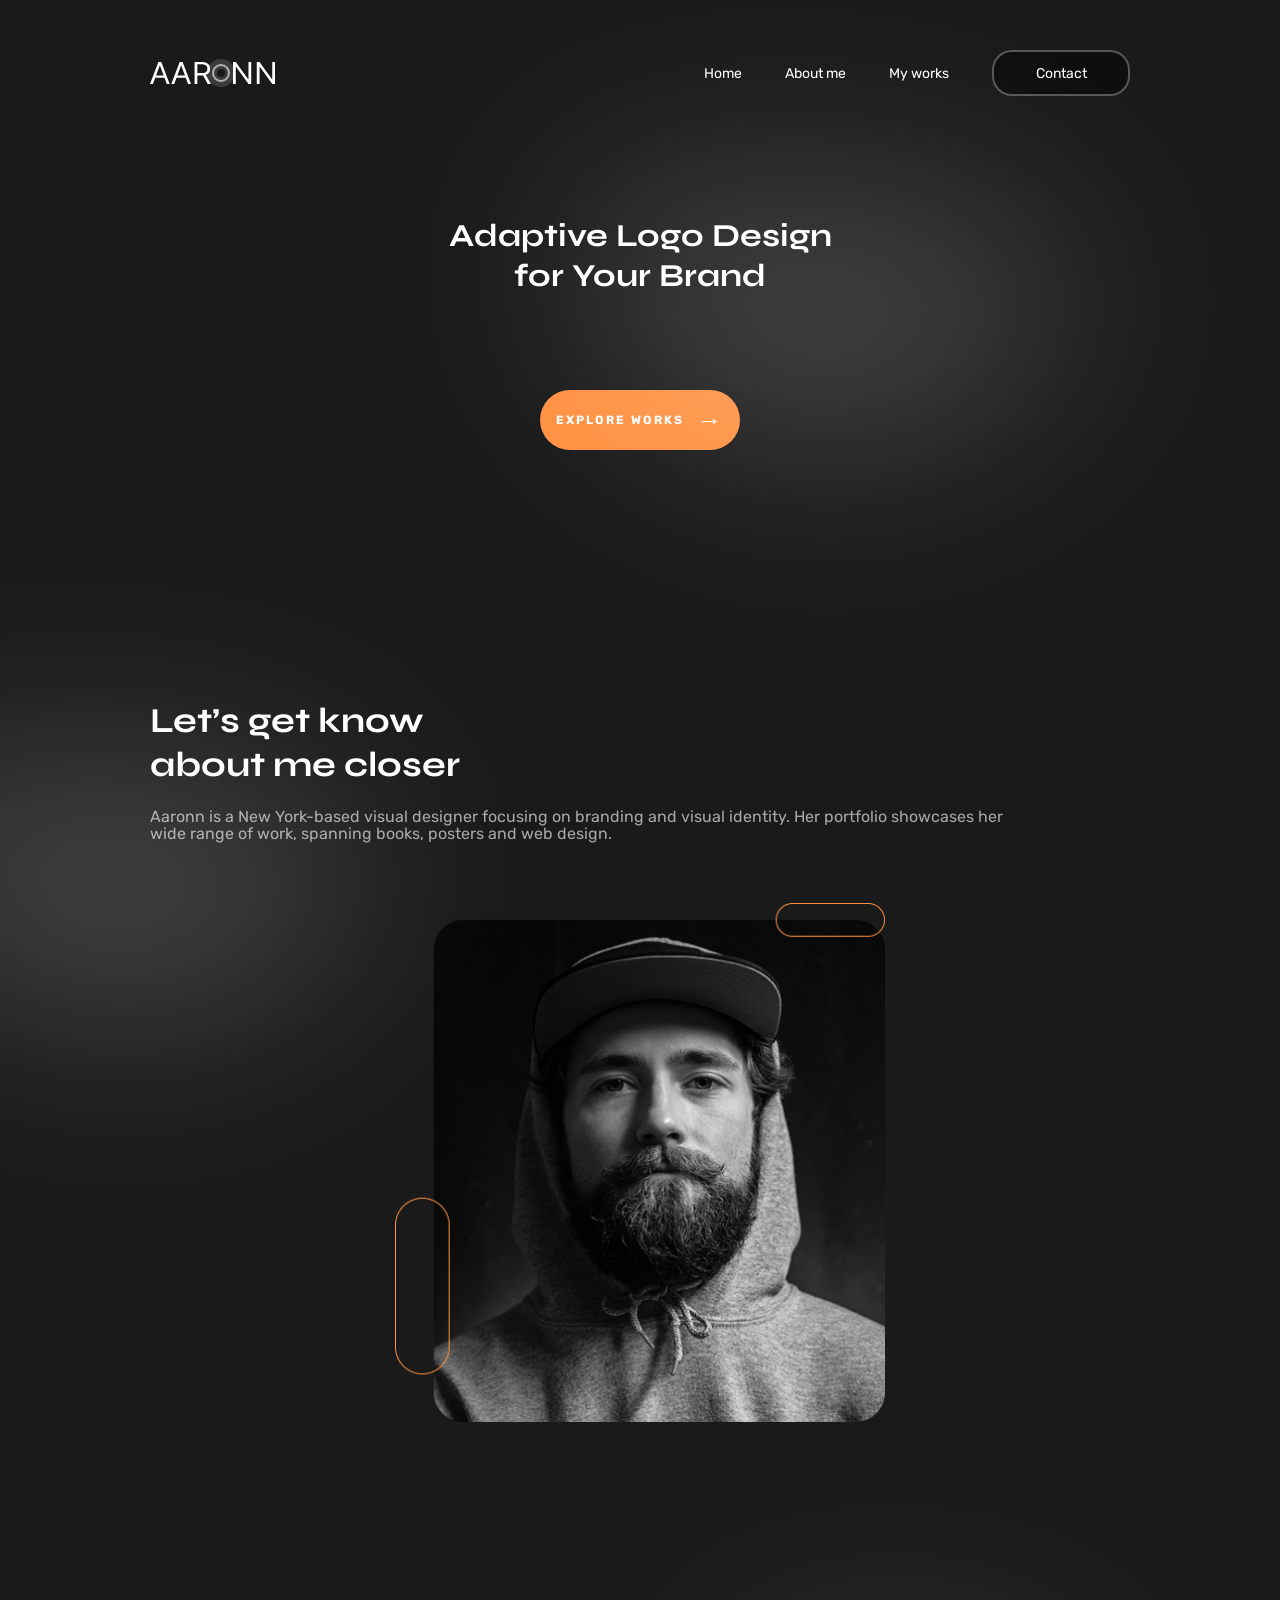
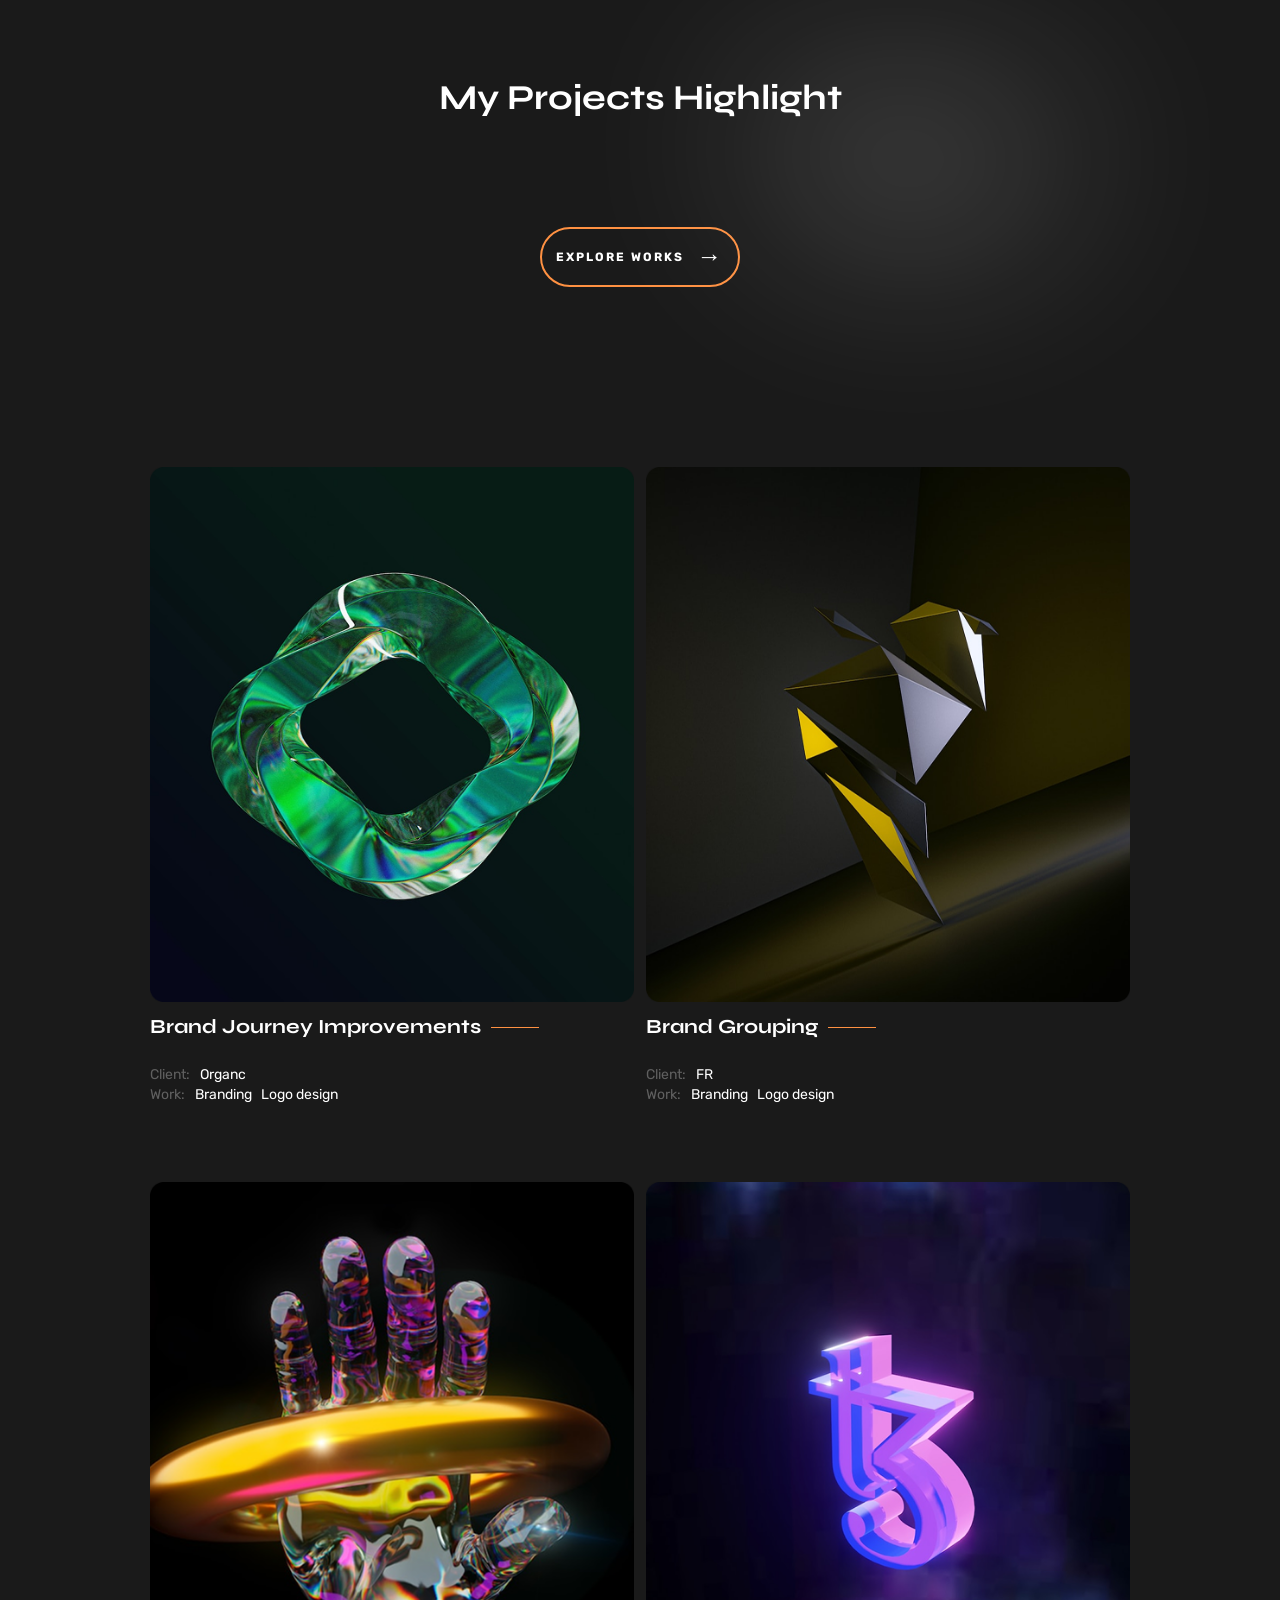
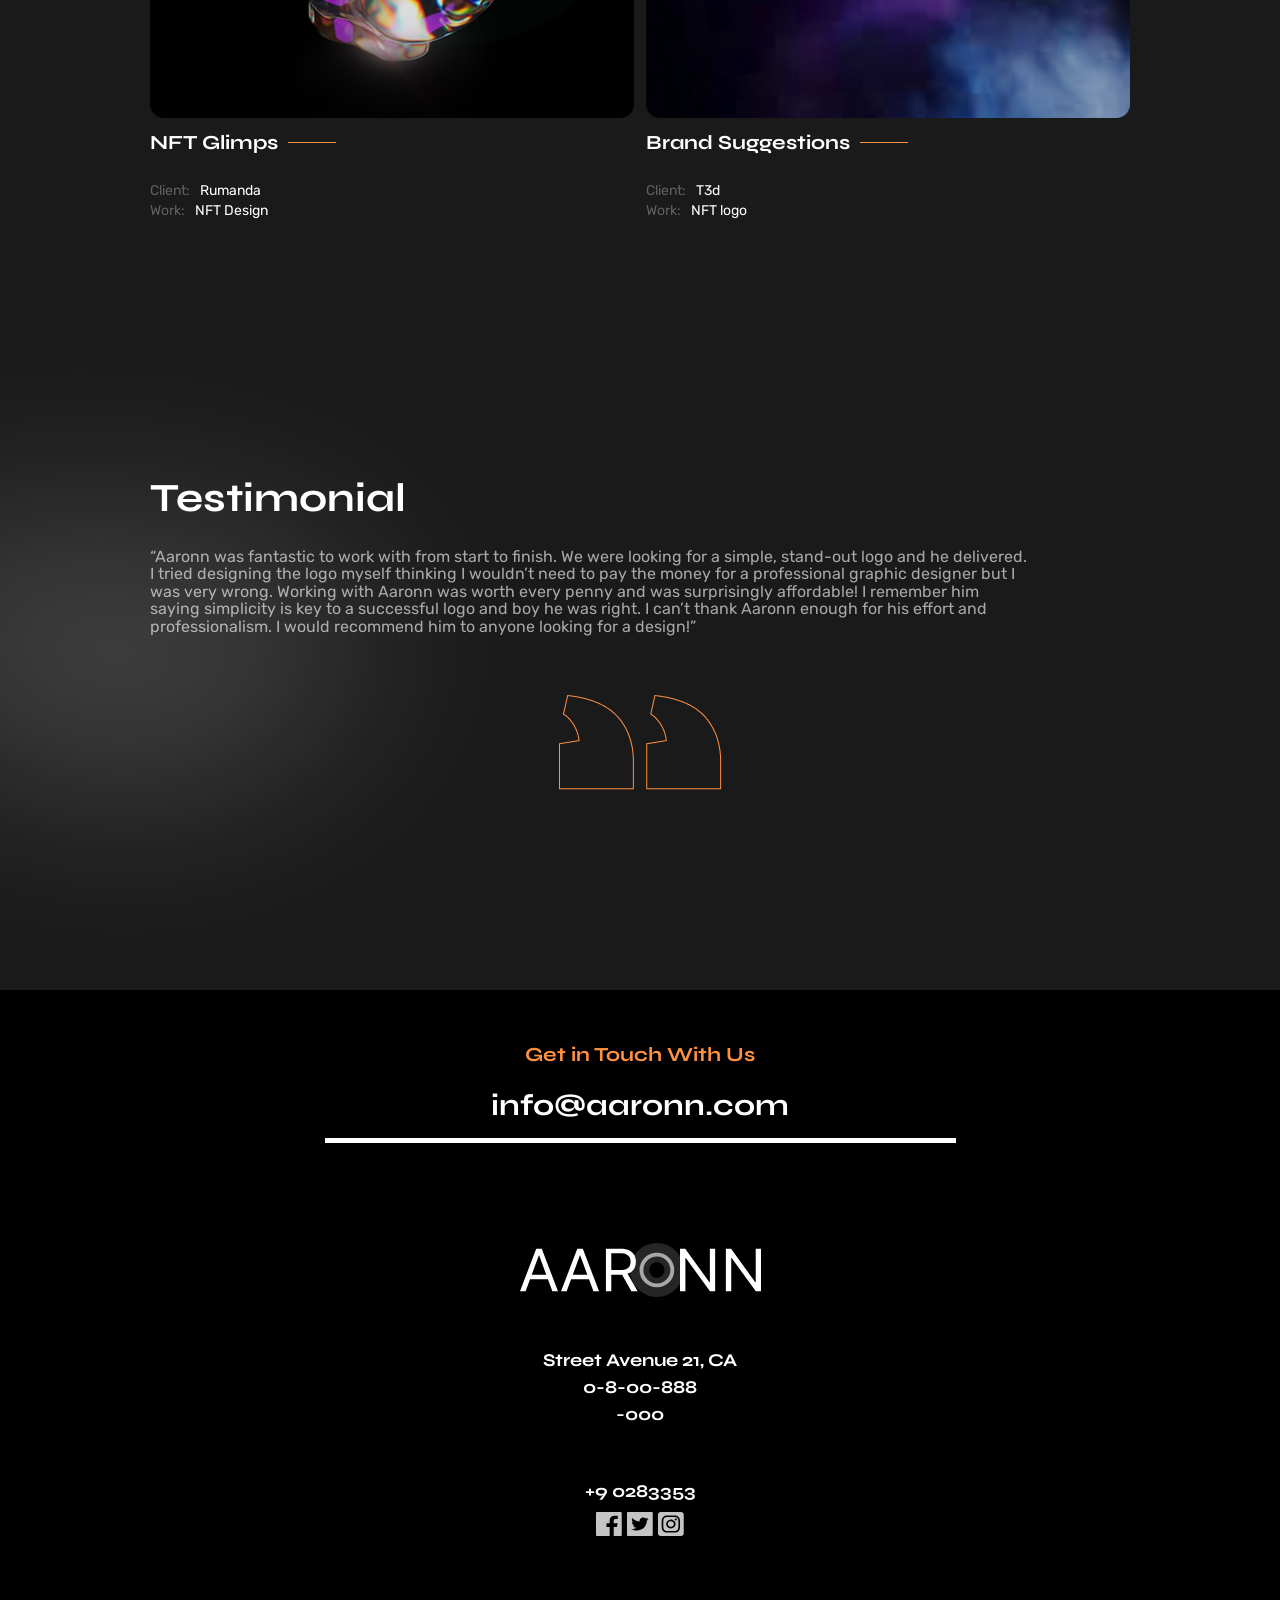
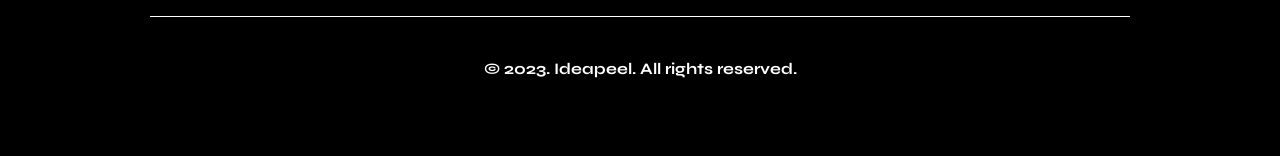
==== src/index.html @ 8c292151 "all of page" ====
<!doctype html>
<html lang="en">

<head>
  <meta charset="UTF-8" />

  <meta
    name="viewport"
    content="width=device-width, initial-scale=1.0"
  />

  <title>sarron</title>

  <link rel="stylesheet" href="output.css" />
  <link rel="stylesheet" href="input.css" />
</head>


<body class="bg-primary overflow-x-hidden">

  <main>



    <header class="my-container">

      <nav
        class="flex items-center justify-between font-rubik text-[1.4rem]"
      >

        <!-- LOGO -->

        <a href="index.html">

          <svg
            width="125"
            height="28"
            viewBox="0 0 125 28"
            fill="none"
            xmlns="http://www.w3.org/2000/svg"
          >

            <circle
              cx="71"
              cy="14"
              r="9"
              stroke="white"
              stroke-opacity="0.15"
              stroke-width="10"
            />

            <circle
              opacity="0.6"
              cx="71"
              cy="14"
              r="8"
              stroke="white"
              stroke-width="2"
            />

            <path
              d="M2.91009 25H0L8.41688 3H11.2822L19.6991 25H16.789L9.93908 6.48047H9.76L2.91009 25ZM3.98459 16.4063H15.7145V18.7695H3.98459V16.4063Z"
              fill="white"
            />

            <path
              d="M24.2097 25H21.2996L29.7165 3H32.5818L40.9987 25H38.0886L31.2387 6.48047H31.0596L24.2097 25ZM25.2842 16.4063H37.0141V18.7695H25.2842V16.4063Z"
              fill="white"
            />

            <path
              d="M44.5692 25V3H52.3145C54.1053 3 55.5753 3.29362 56.7244 3.88086C57.8735 4.46094 58.7242 5.25944 59.2763 6.27637C59.8285 7.29329 60.1046 8.44987 60.1046 9.74609C60.1046 11.0423 59.8285 12.1917 59.2763 13.1943C58.7242 14.1969 57.8773 14.9847 56.7356 15.5576C55.5939 16.1234 54.1352 16.4063 52.3593 16.4063H46.0914V14H52.2697C53.4935 14 54.4784 13.8281 55.2246 13.4844C55.9782 13.1406 56.5229 12.6536 56.8587 12.0234C57.202 11.3861 57.3736 10.627 57.3736 9.74609C57.3736 8.86523 57.202 8.09538 56.8587 7.43652C56.5155 6.77767 55.967 6.26921 55.2134 5.91113C54.4598 5.5459 53.4636 5.36328 52.225 5.36328H47.345V25H44.5692ZM55.3589 15.1172L61 25H57.7765L52.225 15.1172H55.3589Z"
              fill="white"
            />

            <path
              d="M101.217 3V25H98.5246L86.0062 7.72656H85.7819V25H83V3H85.6921L98.2554 20.3164H98.4797V3H101.217Z"
              fill="white"
            />

            <path
              d="M125 3V25H122.308L109.789 7.72656H109.565V25H106.783V3H109.475L122.039 20.3164H122.263V3H125Z"
              fill="white"
            />

          </svg>

        </a>



        <ul
          class="hidden items-center gap-[4.3rem] md:flex"
        >

          <li class="text-white">
            <a href="">Home</a>
          </li>

          <li class="text-white">
            <a href="">About me</a>
          </li>

          <li class="text-white">
            <a href="">My works</a>
          </li>

          <li>

            <a href="">

              <button
                class="h-[4.6rem] w-[13.8rem] rounded-4xl border-2 border-white/30 bg-head-botton/50 text-white"
              >
                Contact
              </button>

            </a>

          </li>

        </ul>

      </nav>


      <!-- HERO -->

      <div
        class="mx-auto mt-[12rem] flex flex-col items-center gap-[2.4rem] text-center "
      >
<svg
              width="917"
              height="651"
              viewBox="0 0 917 651"
              fill="none"
              xmlns="http://www.w3.org/2000/svg"
              class="absolute top-0 right-0"
            >
              <g filter="url(#filter0_f_101_462)">
                <path
                  d="M484.732 449.805C579.827 443.548 641.892 408.446 702.26 326.776C824.556 161.329 110.03 108.772 209.54 290.534C272.283 405.139 363.265 457.796 484.732 449.805Z"
                  fill="white"
                  fill-opacity="0.18"
                />
              </g>
              <defs>
                <filter
                  id="filter0_f_101_462"
                  x="0"
                  y="-23.6465"
                  width="916.391"
                  height="674.24"
                  filterUnits="userSpaceOnUse"
                  color-interpolation-filters="sRGB"
                >
                  <feFlood flood-opacity="0" result="BackgroundImageFix" />
                  <feBlend
                    mode="normal"
                    in="SourceGraphic"
                    in2="BackgroundImageFix"
                    result="shape"
                  />
                  <feGaussianBlur
                    stdDeviation="100"
                    result="effect1_foregroundBlur_101_462"
                  />
                </filter>
              </defs>
            </svg>
        <h1
          class="font-syne text-[3.2rem] font-bold leading-tight text-white "
        >
          Adaptive Logo Design
          <br />
          for Your Brand
        </h1>


        <button
          class="mx-auto mt-[7rem] flex h-[6rem] w-[20rem] items-center justify-center gap-5 rounded-full bg-button font-rubik text-[1.2rem] font-bold tracking-[2px] text-white "
        >

          <span>
            EXPLORE WORKS
          </span>

          <span class="text-[2.5rem] font-normal leading-none">
            →
          </span>

        </button>

      </div>

    </header>


<svg class="absolute mt-20 " width="575" height="675" viewBox="0 0 575 675" fill="none" xmlns="http://www.w3.org/2000/svg">
<g filter="url(#filter0_f_101_460)">
<path d="M143.187 473.451C238.282 467.195 300.347 432.092 360.716 350.423C483.011 184.976 -231.514 132.419 -132.004 314.181C-69.2615 428.785 21.7205 481.442 143.187 473.451Z" fill="white" fill-opacity="0.18"/>
</g>
<defs>
<filter id="filter0_f_101_460" x="-341.545" y="0" width="916.391" height="674.24" filterUnits="userSpaceOnUse" color-interpolation-filters="sRGB">
<feFlood flood-opacity="0" result="BackgroundImageFix"/>
<feBlend mode="normal" in="SourceGraphic" in2="BackgroundImageFix" result="shape"/>
<feGaussianBlur stdDeviation="100" result="effect1_foregroundBlur_101_460"/>
</filter>
</defs>
</svg>
    
    <section
      class="my-container mt-[15rem] flex flex-col items-center justify-between gap-[6rem] "
    >

      <div class="w-full ">

        <h1
          class="font-syne text-[3.5rem] font-bold leading-tight text-white "
        >
          Let’s get know
          <br />
          about me closer
        </h1>


        <p
          class="mt-8 max-w-[878px] font-rubik text-[1.6rem] leading-7 text-paragraf "
        >
          Aaronn is a New York-based visual designer focusing on branding
          and visual identity. Her portfolio showcases her wide range of
          work, spanning books, posters and web design.
        </p>

      </div>


      <div class="w-full lg:w-1/2">

        <img
          class="h-auto w-full object-cover"
          src="IMG/Group 1000001576.png"
          alt=""
        />

      </div>

    </section>



    <svg
      class="absolute right-0"
      width="741"
      height="581"
      viewBox="0 0 741 581"
      fill="none"
      xmlns="http://www.w3.org/2000/svg"
    >
      <g filter="url(#filter0_f_101_461)">
        <path
          d="M387.686 380.25C450.37 376.126 491.281 352.988 531.074 299.154C611.688 190.096 140.695 155.452 206.289 275.264C247.647 350.808 307.619 385.518 387.686 380.25Z"
          fill="white"
          fill-opacity="0.2"
        />
      </g>
      <defs>
        <filter
          id="filter0_f_101_461"
          x="-2.86102e-06"
          y="0"
          width="740.389"
          height="580.771"
          filterUnits="userSpaceOnUse"
          color-interpolation-filters="sRGB"
        >
          <feFlood flood-opacity="0" result="BackgroundImageFix" />
          <feBlend
            mode="normal"
            in="SourceGraphic"
            in2="BackgroundImageFix"
            result="shape"
          />
          <feGaussianBlur
            stdDeviation="100"
            result="effect1_foregroundBlur_101_461"
          />
        </filter>
      </defs>
    </svg>

    <section
      class="my-container mt-[15rem] flex flex-col items-center gap-[2.4rem] text-center "
    >

      <h1
        class="font-syne text-[3.5rem] font-bold text-white "
      >
        My Projects Highlight
      </h1>


      <button
        class="mx-auto mt-[5rem] flex h-[6rem] w-[20rem] items-center justify-center gap-5 rounded-full border-2 border-button font-rubik text-[1.2rem] font-bold tracking-[2px] text-white sm:mt-[7.8rem] "
      >

        <span>
          EXPLORE WORKS
        </span>

        <span class="text-[2.5rem] font-normal leading-none">
          →
        </span>

      </button>

    </section>




    <section class="my-container mt-[8rem] ">

      <div
        class="grid grid-cols-1 gap-x-5 gap-y-[8rem] md:grid-cols-2 "
      >


        <div class="w-full">

          <img
            src="IMG/brand journey.png"
            alt=""
            class="h-auto w-full object-cover"
          />


          <div class="mt-4 flex flex-wrap items-center gap-4">

            <h2
              class="font-syne text-[2rem] font-bold text-white"
            >
              Brand Journey Improvements
            </h2>

            <span
              class="h-px w-[4.8rem] bg-button"
            ></span>

          </div>


          <div
            class="mt-10 font-rubik text-[1.4rem] leading-6 "
          >

            <div class="flex">

              <span class="mr-4 text-[#606060]">
                Client:
              </span>

              <span class="text-white">
                Organc
              </span>

            </div>


            <div class="mt-2 flex">

              <span class="mr-4 text-[#606060]">
                Work:
              </span>

              <span class="text-white">
                Branding&nbsp;&nbsp; Logo design
              </span>

            </div>

          </div>

        </div>




        <div class="w-full">

          <img
            src="IMG/Brand Grouping.png"
            alt=""
            class="h-auto w-full object-cover"
          />


          <div class="mt-4 flex flex-wrap items-center gap-4">

            <h2
              class="font-syne text-[2rem] font-bold text-white "
            >
              Brand Grouping
            </h2>

            <span
              class="h-px w-[4.8rem] bg-button"
            ></span>

          </div>


          <div
            class="mt-10 font-rubik text-[1.4rem] leading-6"
          >

            <div class="flex">

              <span class="mr-4 text-[#606060]">
                Client:
              </span>

              <span class="text-white">
                FR
              </span>

            </div>


            <div class="mt-2 flex">

              <span class="mr-4 text-[#606060]">
                Work:
              </span>

              <span class="text-white">
                Branding&nbsp;&nbsp; Logo design
              </span>

            </div>

          </div>

        </div>




        <div class="w-full">

          <img
            src="IMG/NFT Glimps.png"
            alt=""
            class="h-auto w-full object-cover"
          />


          <div class="mt-4 flex flex-wrap items-center gap-4">

            <h2
              class="font-syne text-[2rem] font-bold text-white "
            >
              NFT Glimps
            </h2>

            <span
              class="h-px w-[4.8rem] bg-button"
            ></span>

          </div>


          <div
            class="mt-10 font-rubik text-[1.4rem] leading-6 "
          >

            <div class="flex">

              <span class="mr-4 text-[#606060]">
                Client:
              </span>

              <span class="text-white">
                Rumanda
              </span>

            </div>


            <div class="mt-2 flex">

              <span class="mr-4 text-[#606060]">
                Work:
              </span>

              <span class="text-white">
                NFT Design
              </span>

            </div>

          </div>

        </div>




        <div class="w-full">

          <img
            src="IMG/Brand Suggestions.png"
            alt=""
            class="h-auto w-full object-cover"
          />


          <div class="mt-4 flex flex-wrap items-center gap-4">

            <h2
              class="font-syne text-[2rem] font-bold text-white "
            >
              Brand Suggestions
            </h2>

            <span
              class="h-px w-[4.8rem] bg-button"
            ></span>

          </div>


          <div
            class="mt-10 font-rubik text-[1.4rem] leading-6 "
          >

            <div class="flex">

              <span class="mr-4 text-[#606060]">
                Client:
              </span>

              <span class="text-white">
                T3d
              </span>

            </div>


            <div class="mt-2 flex">

              <span class="mr-4 text-[#606060]">
                Work:
              </span>

              <span class="text-white">
                NFT logo
              </span>

            </div>

          </div>

        </div>

      </div>

    </section>



    <svg
      class="absolute mt-20"
      width="575"
      height="675"
      viewBox="0 0 575 675"
      fill="none"
      xmlns="http://www.w3.org/2000/svg"
    >
      <g filter="url(#filter0_f_101_460)">
        <path
          d="M143.187 473.451C238.282 467.195 300.347 432.092 360.716 350.423C483.011 184.976 -231.514 132.419 -132.004 314.181C-69.2615 428.785 21.7205 481.442 143.187 473.451Z"
          fill="white"
          fill-opacity="0.18"
        />
      </g>
      <defs>
        <filter
          id="filter0_f_101_460"
          x="-341.545"
          y="0"
          width="916.391"
          height="674.24"
          filterUnits="userSpaceOnUse"
          color-interpolation-filters="sRGB"
        >
          <feFlood flood-opacity="0" result="BackgroundImageFix" />
          <feBlend
            mode="normal"
            in="SourceGraphic"
            in2="BackgroundImageFix"
            result="shape"
          />
          <feGaussianBlur
            stdDeviation="100"
            result="effect1_foregroundBlur_101_460"
          />
        </filter>
      </defs>
    </svg>
    <section
      class="my-container mt-[15rem] flex flex-col justify-between gap-[6rem] "
    >

      <div class="left-side flex w-full flex-col ">

        <h1
          class="font-syne text-[4rem] font-bold text-white "
        >
          Testimonial
        </h1>


        <p
          class="mt-8 max-w-[878px] font-rubik text-[1.6rem] leading-7 text-paragraf "
        >
          “Aaronn was fantastic to work with from start to finish. We were
          looking for a simple, stand-out logo and he delivered. I tried
          designing the logo myself thinking I wouldn’t need to pay the money
          for a professional graphic designer but I was very wrong. Working
          with Aaronn was worth every penny and was surprisingly affordable!
          I remember him saying simplicity is key to a successful logo and boy
          he was right. I can’t thank Aaronn enough for his effort and
          professionalism. I would recommend him to anyone looking for a
          design!”
        </p>

      </div>


      <div class="right-side w-full ">

        <img
          src="IMG/“.png"
          alt=""
          class="mx-auto h-auto max-w-full object-cover"
        />

      </div>

    </section>




    <footer
      class="my-container mt-[15rem] flex flex-col bg-black text-center "
    >

      

      <div class="flex flex-col items-center">

        <h3
          class="font-syne text-[2rem] font-bold text-button "
        >
          Get in Touch With Us
        </h3>


        <p
          class="mt-5 break-all font-syne text-[3rem] font-bold text-white "
        >
          info@aaronn.com
        </p>


        <span
          class="mt-4 h-2 w-full max-w-[63.1rem] bg-white"
        ></span>

      </div>



      <div
        class="mt-[10rem] flex flex-col items-center justify-between gap-[5rem] "
      >



        <div>

          <svg
            width="241"
            height="54"
            viewBox="0 0 241 54"
            fill="none"
            xmlns="http://www.w3.org/2000/svg"
            class="max-w-full"
          >

            <circle
              cx="136.888"
              cy="26.992"
              r="17.352"
              stroke="white"
              stroke-opacity="0.15"
              stroke-width="19.28"
            />

            <circle
              opacity="0.6"
              cx="136.888"
              cy="26.992"
              r="15.424"
              stroke="white"
              stroke-width="3.856"
            />

            <path
              d="M5.61066 48.1999H0L16.2277 5.78394H21.7521L37.9798 48.1999H32.3692L19.1625 12.4943H18.8173L5.61066 48.1999ZM7.68228 31.6312H30.2976V36.1876H7.68228V31.6312Z"
              fill="white"
            />

            <path
              d="M46.6763 48.1999H41.0657L57.2934 5.78394H62.8178L79.0455 48.1999H73.4349L60.2282 12.4943H59.883L46.6763 48.1999ZM48.748 31.6312H71.3632V36.1876H48.748V31.6312Z"
              fill="white"
            />

            <path
              d="M85.9294 48.1999V5.78394H100.862C104.315 5.78394 107.149 6.35003 109.365 7.48223C111.58 8.60062 113.22 10.1401 114.285 12.1008C115.349 14.0614 115.882 16.2913 115.882 18.7904C115.882 21.2895 115.349 23.5056 114.285 25.4386C113.22 27.3716 111.587 28.8904 109.386 29.995C107.185 31.0858 104.373 31.6312 100.949 31.6312H88.8642V26.9919H100.776C103.135 26.9919 105.034 26.6606 106.473 25.9978C107.926 25.3351 108.976 24.3962 109.624 23.1811C110.285 21.9523 110.616 20.4887 110.616 18.7904C110.616 17.0921 110.285 15.6078 109.624 14.3376C108.962 13.0673 107.904 12.087 106.451 11.3966C104.998 10.6924 103.078 10.3403 100.69 10.3403H91.2811V48.1999H85.9294ZM106.732 29.1459L117.608 48.1999H111.393L100.69 29.1459H106.732Z"
              fill="white"
            />

            <path
              d="M195.146 5.78394V48.1999H189.955L165.82 14.8967H165.387V48.1999H160.024V5.78394H165.214L189.436 39.17H189.869V5.78394H195.146Z"
              fill="white"
            />

            <path
              d="M241 5.78394V48.1999H235.81L211.674 14.8967H211.242V48.1999H205.878V5.78394H211.069L235.291 39.17H235.723V5.78394H241Z"
              fill="white"
            />

          </svg>

        </div>



        <div class="flex flex-col items-center ">

          <p
            class="font-syne text-[1.8rem] font-bold text-white "
          >
            Street Avenue 21, CA
          </p>

          <p
            class="font-syne text-[1.8rem] font-bold text-white "
          >
            0-8-00-888
          </p>

          <p
            class="font-syne text-[1.8rem] font-bold text-white "
          >
            -000
          </p>

        </div>




        <div>

          <div
            class="font-syne text-[1.8rem] font-bold text-white "
          >
            +9 0283353
          </div>


          <div
            class="mt-3 flex flex-row justify-center gap-2"
          >


            <div>

              <svg
                width="26"
                height="24"
                viewBox="0 0 26 24"
                fill="none"
                xmlns="http://www.w3.org/2000/svg"
              >

                <path
                  fill-rule="evenodd"
                  clip-rule="evenodd"
                  d="M24.6621 0H1.07227C0.787883 0 0.515148 0.105357 0.314059 0.292893C0.112971 0.48043 0 0.734784 0 1L0 23C0 23.2652 0.112971 23.5196 0.314059 23.7071C0.515148 23.8946 0.787883 24 1.07227 24H13.6714V15H10.4546V11.25H13.6714V8.25C13.6714 5.15 15.7762 3.625 18.7411 3.625C20.1607 3.625 21.382 3.724 21.737 3.767V7.007L19.6814 7.008C18.0687 7.008 17.6924 7.723 17.6924 8.771V11.25H21.7134L20.9092 15H17.6924L17.7567 24H24.6621C24.9465 24 25.2192 23.8946 25.4203 23.7071C25.6214 23.5196 25.7344 23.2652 25.7344 23V1C25.7344 0.734784 25.6214 0.48043 25.4203 0.292893C25.2192 0.105357 24.9465 0 24.6621 0"
                  fill="#C4C4C4"
                />

              </svg>

            </div>



            <div>

              <svg
                width="26"
                height="24"
                viewBox="0 0 26 24"
                fill="none"
                xmlns="http://www.w3.org/2000/svg"
              >

                <path
                  d="M24.705 0H1.02937C0.460002 0 0 0.429 0 0.96V23.04C0 23.571 0.460002 24 1.02937 24H24.705C25.2744 24 25.7344 23.571 25.7344 23.04V0.96C25.7344 0.429 25.2744 0 24.705 0ZM19.7929 8.691C19.8026 8.832 19.8026 8.979 19.8026 9.123C19.8026 13.527 16.2062 18.6 9.63431 18.6C7.60772 18.6 5.72912 18.051 4.14645 17.106C4.43596 17.136 4.71261 17.148 5.00855 17.148C6.68129 17.148 8.21892 16.62 9.44452 15.726C7.87472 15.696 6.55583 14.736 6.10548 13.416C6.65555 13.491 7.15094 13.491 7.7171 13.356C6.9088 13.2029 6.18228 12.7934 5.66097 12.1973C5.13966 11.6012 4.85571 10.8552 4.85736 10.086V10.044C5.33023 10.293 5.88674 10.446 6.46898 10.467C5.97952 10.1628 5.57811 9.75063 5.30035 9.26709C5.02259 8.78355 4.87706 8.24356 4.87666 7.695C4.87666 7.074 5.05037 6.507 5.3624 6.015C6.25957 7.04501 7.37911 7.88743 8.64824 8.4875C9.91738 9.08757 11.3077 9.43186 12.7289 9.498C12.2238 7.233 14.0381 5.4 16.2191 5.4C17.2485 5.4 18.1749 5.802 18.8279 6.45C19.6353 6.309 20.4074 6.027 21.0958 5.649C20.8288 6.42 20.269 7.071 19.526 7.482C20.2465 7.41 20.9413 7.224 21.5847 6.963C21.099 7.629 20.491 8.22 19.7929 8.691Z"
                  fill="#C4C4C4"
                />

              </svg>

            </div>


            

            <div>

              <svg
                width="26"
                height="24"
                viewBox="0 0 26 24"
                fill="none"
                xmlns="http://www.w3.org/2000/svg"
              >

                <path
                  d="M12.8672 9.1425C12.2612 9.14271 11.669 9.31048 11.1652 9.6246C10.6615 9.93871 10.269 10.3851 10.0372 10.9072C9.80551 11.4294 9.745 12.0039 9.86335 12.5581C9.9817 13.1124 10.2736 13.6214 10.7022 14.0209C11.1307 14.4205 11.6767 14.6925 12.271 14.8027C12.8653 14.9128 13.4813 14.8562 14.0411 14.6399C14.6009 14.4236 15.0794 14.0573 15.416 13.5874C15.7527 13.1175 15.9323 12.5651 15.9323 12C15.9317 11.2421 15.6086 10.5155 15.0338 9.97969C14.4591 9.4439 13.6798 9.14278 12.8672 9.1425ZM20.0309 6.94607C19.8749 6.57742 19.6394 6.24258 19.3389 5.96234C19.0384 5.6821 18.6793 5.46243 18.284 5.31696C17.0777 4.87286 14.2056 4.9725 12.8672 4.9725C11.5288 4.9725 8.6595 4.86911 7.44976 5.31696C7.05446 5.46243 6.69543 5.6821 6.39494 5.96234C6.09445 6.24258 5.8589 6.57742 5.70292 6.94607C5.22729 8.07107 5.33356 10.7523 5.33356 11.9995C5.33356 13.2466 5.22729 15.9246 5.70522 17.0534C5.8612 17.422 6.09674 17.7569 6.39723 18.0371C6.69773 18.3174 7.05676 18.537 7.45205 18.6825C8.65835 19.1266 11.5305 19.027 12.8695 19.027C14.2085 19.027 17.0766 19.1304 18.2863 18.6825C18.6816 18.537 19.0407 18.3174 19.3412 18.0371C19.6416 17.7569 19.8772 17.422 20.0332 17.0534C20.5128 15.9284 20.4025 13.2471 20.4025 12C20.4025 10.7529 20.5128 8.07536 20.0332 6.94661L20.0309 6.94607ZM12.8672 16.3929C11.9356 16.3929 11.0249 16.1352 10.2503 15.6525C9.47567 15.1698 8.87194 14.4838 8.51543 13.6811C8.15892 12.8784 8.06564 11.9951 8.24738 11.143C8.42913 10.2909 8.87775 9.50813 9.53649 8.89378C10.1952 8.27943 11.0345 7.86105 11.9483 7.69155C12.862 7.52205 13.809 7.60904 14.6697 7.94153C15.5304 8.27401 16.2661 8.83706 16.7837 9.55946C17.3012 10.2819 17.5775 11.1312 17.5775 12C17.5783 12.5771 17.4569 13.1486 17.2205 13.6819C16.984 14.2152 16.6371 14.6997 16.1996 15.1078C15.762 15.5158 15.2425 15.8394 14.6706 16.0599C14.0988 16.2804 13.486 16.3936 12.8672 16.3929ZM17.7717 8.44821C17.5542 8.44832 17.3416 8.38827 17.1607 8.27567C16.9798 8.16307 16.8388 8.00297 16.7555 7.81562C16.6722 7.62827 16.6503 7.42208 16.6927 7.22315C16.735 7.02421 16.8397 6.84146 16.9934 6.69801C17.1472 6.55456 17.3431 6.45685 17.5564 6.41724C17.7697 6.37763 17.9908 6.39791 18.1917 6.4755C18.3926 6.55309 18.5644 6.68451 18.6852 6.85314C18.806 7.02177 18.8705 7.22004 18.8705 7.42286C18.8711 7.55754 18.8432 7.69101 18.7884 7.81562C18.7336 7.94022 18.6529 8.0535 18.551 8.14896C18.4491 8.24442 18.328 8.32019 18.1947 8.37191C18.0614 8.42363 17.9184 8.45029 17.774 8.45036L17.7717 8.44821ZM22.9771 0H2.75725C2.02599 0 1.32467 0.270918 0.807581 0.753154C0.290496 1.23539 0 1.88944 0 2.57143V21.4286C0 22.1106 0.290496 22.7646 0.807581 23.2468C1.32467 23.7291 2.02599 24 2.75725 24H22.9771C23.7084 24 24.4097 23.7291 24.9268 23.2468C25.4439 22.7646 25.7344 22.1106 25.7344 21.4286V2.57143C25.7344 1.88944 25.4439 1.23539 24.9268 0.753154C24.4097 0.270918 23.7084 0 22.9771 0ZM21.9937 15.5357C21.9196 16.9088 21.5836 18.1254 20.5088 19.125C19.434 20.1246 18.1307 20.4445 16.6601 20.5098C15.1431 20.5896 10.5947 20.5896 9.07769 20.5098C7.60543 20.4407 6.3055 20.1268 5.22902 19.125C4.15254 18.1232 3.8142 16.9061 3.74412 15.5357C3.65853 14.1204 3.65853 9.87804 3.74412 8.46429C3.81822 7.09125 4.15024 5.87464 5.22902 4.875C6.30779 3.87536 7.61117 3.55929 9.07769 3.49393C10.5947 3.41411 15.1431 3.41411 16.6601 3.49393C18.1324 3.56304 19.4363 3.87696 20.5088 4.87875C21.5813 5.88054 21.9236 7.09768 21.9937 8.47071C22.0793 9.88071 22.0793 14.1193 21.9937 15.5357Z"
                  fill="#C4C4C4"
                />

              </svg>

            </div>

          </div>

        </div>

      </div>



      <span
        class="mt-[8rem] h-px w-full bg-white "
      ></span>



      <p
        class="mb-10 mt-16 font-syne text-[1.6rem] font-bold text-white "
      >
        © 2023. Ideapeel. All rights reserved.
      </p>

    </footer>

  </main>

</body>

</html>
---- src/output.css ----
/*! tailwindcss v4.3.3 | MIT License | https://tailwindcss.com */
@layer properties;
@layer theme, base, components, utilities;
@layer theme {
  :root, :host {
    --font-sans: -apple-system, BlinkMacSystemFont, "Segoe UI", Roboto, "Helvetica Neue",
      "Noto Sans", Arial, sans-serif, "Apple Color Emoji", "Segoe UI Emoji",
      "Segoe UI Symbol", "Noto Color Emoji";
    --font-mono: ui-monospace, SFMono-Regular, Menlo, Monaco, Consolas, "Liberation Mono",
      "Courier New", monospace;
    --color-red-300: oklch(80.8% 0.114 19.571);
    --color-orange-200: oklch(90.1% 0.076 70.697);
    --color-orange-300: oklch(83.7% 0.128 66.29);
    --color-blue-500: oklch(62.3% 0.214 259.815);
    --color-purple-100: oklch(94.6% 0.033 307.174);
    --color-purple-400: oklch(71.4% 0.203 305.504);
    --color-purple-600: oklch(55.8% 0.288 302.321);
    --color-purple-700: oklch(49.6% 0.265 301.924);
    --color-fuchsia-700: oklch(51.8% 0.253 323.949);
    --color-pink-100: oklch(94.8% 0.028 342.258);
    --color-pink-400: oklch(71.8% 0.202 349.761);
    --color-pink-500: oklch(65.6% 0.241 354.308);
    --color-slate-800: oklch(27.9% 0.041 260.031);
    --color-slate-950: oklch(12.9% 0.042 264.695);
    --color-zinc-700: oklch(37% 0.013 285.805);
    --color-zinc-800: oklch(27.4% 0.006 286.033);
    --color-zinc-900: oklch(21% 0.006 285.885);
    --color-zinc-950: oklch(14.1% 0.005 285.823);
    --color-black: #000;
    --color-white: #fff;
    --spacing: 0.25rem;
    --text-2xl: 1.5rem;
    --text-2xl--line-height: calc(2 / 1.5);
    --text-6xl: 3.75rem;
    --text-6xl--line-height: 1;
    --font-weight-normal: 400;
    --font-weight-medium: 500;
    --font-weight-semibold: 600;
    --font-weight-bold: 700;
    --leading-tight: 1.25;
    --radius-lg: 0.5rem;
    --radius-3xl: 1.5rem;
    --radius-4xl: 2rem;
    --default-transition-duration: 150ms;
    --default-transition-timing-function: cubic-bezier(0.4, 0, 0.2, 1);
    --default-font-family: var(--font-sans);
    --default-mono-font-family: var(--font-mono);
    --color-primary: #1a1a1a;
    --color-head-botton: #030304;
    --color-button: #ff9142;
    --color-paragraf: #A8A8A8;
    --font-rubik: "Rubik", sans-serif;
    --font-syne: "Syne", sans-serif;
    --font-inter: "Inter", sans-serif;
  }
}
@layer base {
  *, ::after, ::before, ::backdrop, ::file-selector-button {
    box-sizing: border-box;
    margin: 0;
    padding: 0;
    border: 0 solid;
  }
  html, :host {
    line-height: 1.5;
    -webkit-text-size-adjust: 100%;
    tab-size: 4;
    font-family: var(--default-font-family, -apple-system, BlinkMacSystemFont, "Segoe UI", Roboto, "Helvetica Neue", "Noto Sans", Arial, sans-serif, "Apple Color Emoji", "Segoe UI Emoji", "Segoe UI Symbol", "Noto Color Emoji");
    font-feature-settings: var(--default-font-feature-settings, normal);
    font-variation-settings: var(--default-font-variation-settings, normal);
    -webkit-tap-highlight-color: transparent;
  }
  hr {
    height: 0;
    color: inherit;
    border-top-width: 1px;
  }
  abbr:where([title]) {
    -webkit-text-decoration: underline dotted;
    text-decoration: underline dotted;
  }
  h1, h2, h3, h4, h5, h6 {
    font-size: inherit;
    font-weight: inherit;
  }
  a {
    color: inherit;
    -webkit-text-decoration: inherit;
    text-decoration: inherit;
  }
  b, strong {
    font-weight: bolder;
  }
  code, kbd, samp, pre {
    font-family: var(--default-mono-font-family, ui-monospace, SFMono-Regular, Menlo, Monaco, Consolas, "Liberation Mono", "Courier New", monospace);
    font-feature-settings: var(--default-mono-font-feature-settings, normal);
    font-variation-settings: var(--default-mono-font-variation-settings, normal);
    font-size: 1em;
  }
  small {
    font-size: 80%;
  }
  sub, sup {
    font-size: 75%;
    line-height: 0;
    position: relative;
    vertical-align: baseline;
  }
  sub {
    bottom: -0.25em;
  }
  sup {
    top: -0.5em;
  }
  table {
    text-indent: 0;
    border-color: inherit;
    border-collapse: collapse;
  }
  :-moz-focusring:where(:not(iframe)) {
    outline: auto;
  }
  progress {
    vertical-align: baseline;
  }
  summary {
    display: list-item;
  }
  ol, ul, menu {
    list-style: none;
  }
  img, svg, video, canvas, audio, iframe, embed, object {
    display: block;
    vertical-align: middle;
  }
  img, video {
    max-width: 100%;
    height: auto;
  }
  button, input, select, optgroup, textarea, ::file-selector-button {
    font: inherit;
    font-feature-settings: inherit;
    font-variation-settings: inherit;
    letter-spacing: inherit;
    color: inherit;
    border-radius: 0;
    background-color: transparent;
    opacity: 1;
  }
  :where(select:is([multiple], [size])) optgroup {
    font-weight: bolder;
  }
  :where(select:is([multiple], [size])) optgroup option {
    padding-inline-start: 20px;
  }
  ::file-selector-button {
    margin-inline-end: 4px;
  }
  ::placeholder {
    opacity: 1;
  }
  @supports (not (-webkit-appearance: -apple-pay-button))  or (contain-intrinsic-size: 1px) {
    ::placeholder {
      color: currentcolor;
      @supports (color: color-mix(in lab, red, red)) {
        color: color-mix(in oklab, currentcolor 50%, transparent);
      }
    }
  }
  textarea {
    resize: vertical;
  }
  ::-webkit-search-decoration {
    -webkit-appearance: none;
  }
  ::-webkit-date-and-time-value {
    min-height: 1lh;
    text-align: inherit;
  }
  ::-webkit-datetime-edit {
    display: inline-flex;
  }
  ::-webkit-datetime-edit-fields-wrapper {
    padding: 0;
  }
  ::-webkit-datetime-edit, ::-webkit-datetime-edit-year-field, ::-webkit-datetime-edit-month-field, ::-webkit-datetime-edit-day-field, ::-webkit-datetime-edit-hour-field, ::-webkit-datetime-edit-minute-field, ::-webkit-datetime-edit-second-field, ::-webkit-datetime-edit-millisecond-field, ::-webkit-datetime-edit-meridiem-field {
    padding-block: 0;
  }
  ::-webkit-calendar-picker-indicator {
    line-height: 1;
  }
  :-moz-ui-invalid {
    box-shadow: none;
  }
  button, input:where([type="button"], [type="reset"], [type="submit"]), ::file-selector-button {
    appearance: button;
  }
  ::-webkit-inner-spin-button, ::-webkit-outer-spin-button {
    height: auto;
  }
  [hidden]:where(:not([hidden="until-found"])) {
    display: none !important;
  }
}
@layer utilities {
  .pointer-events-none {
    pointer-events: none;
  }
  .absolute {
    position: absolute;
  }
  .relative {
    position: relative;
  }
  .top-0 {
    top: 0px;
  }
  .top-70 {
    top: calc(var(--spacing) * 70);
  }
  .top-\[8rem\] {
    top: 8rem;
  }
  .top-\[65rem\] {
    top: 65rem;
  }
  .top-\[110rem\] {
    top: 110rem;
  }
  .right-0 {
    right: 0px;
  }
  .right-\[-15rem\] {
    right: -15rem;
  }
  .right-\[430px\] {
    right: 430px;
  }
  .bottom-\[-1\.2rem\] {
    bottom: -1.2rem;
  }
  .-left-4 {
    left: calc(var(--spacing) * -4);
  }
  .left-0 {
    left: 0px;
  }
  .left-1 {
    left: var(--spacing);
  }
  .left-1\/2 {
    left: calc(1 / 2 * 100%);
  }
  .left-\[-15rem\] {
    left: -15rem;
  }
  .z-0 {
    z-index: 0;
  }
  .z-10 {
    z-index: 10;
  }
  .col-span-2 {
    grid-column: span 2 / span 2;
  }
  .col-span-3 {
    grid-column: span 3 / span 3;
  }
  .mx-auto {
    margin-inline: auto;
  }
  .mt-1 {
    margin-top: var(--spacing);
  }
  .mt-2 {
    margin-top: calc(var(--spacing) * 2);
  }
  .mt-3 {
    margin-top: calc(var(--spacing) * 3);
  }
  .mt-3\.5 {
    margin-top: calc(var(--spacing) * 3.5);
  }
  .mt-4 {
    margin-top: calc(var(--spacing) * 4);
  }
  .mt-5 {
    margin-top: calc(var(--spacing) * 5);
  }
  .mt-6 {
    margin-top: calc(var(--spacing) * 6);
  }
  .mt-7 {
    margin-top: calc(var(--spacing) * 7);
  }
  .mt-8 {
    margin-top: calc(var(--spacing) * 8);
  }
  .mt-10 {
    margin-top: calc(var(--spacing) * 10);
  }
  .mt-11 {
    margin-top: calc(var(--spacing) * 11);
  }
  .mt-11\.5 {
    margin-top: calc(var(--spacing) * 11.5);
  }
  .mt-12 {
    margin-top: calc(var(--spacing) * 12);
  }
  .mt-16 {
    margin-top: calc(var(--spacing) * 16);
  }
  .mt-20 {
    margin-top: calc(var(--spacing) * 20);
  }
  .mt-24 {
    margin-top: calc(var(--spacing) * 24);
  }
  .mt-30 {
    margin-top: calc(var(--spacing) * 30);
  }
  .mt-32 {
    margin-top: calc(var(--spacing) * 32);
  }
  .mt-47 {
    margin-top: calc(var(--spacing) * 47);
  }
  .mt-50 {
    margin-top: calc(var(--spacing) * 50);
  }
  .mt-80 {
    margin-top: calc(var(--spacing) * 80);
  }
  .mt-92 {
    margin-top: calc(var(--spacing) * 92);
  }
  .mt-96 {
    margin-top: calc(var(--spacing) * 96);
  }
  .mt-\[3rem\] {
    margin-top: 3rem;
  }
  .mt-\[5rem\] {
    margin-top: 5rem;
  }
  .mt-\[6rem\] {
    margin-top: 6rem;
  }
  .mt-\[7\.8rem\] {
    margin-top: 7.8rem;
  }
  .mt-\[7rem\] {
    margin-top: 7rem;
  }
  .mt-\[8rem\] {
    margin-top: 8rem;
  }
  .mt-\[9rem\] {
    margin-top: 9rem;
  }
  .mt-\[10rem\] {
    margin-top: 10rem;
  }
  .mt-\[11\.3rem\] {
    margin-top: 11.3rem;
  }
  .mt-\[12rem\] {
    margin-top: 12rem;
  }
  .mt-\[13rem\] {
    margin-top: 13rem;
  }
  .mt-\[15rem\] {
    margin-top: 15rem;
  }
  .mt-\[21\.4rem\] {
    margin-top: 21.4rem;
  }
  .mt-\[30px\] {
    margin-top: 30px;
  }
  .mt-\[3000px\] {
    margin-top: 3000px;
  }
  .mt-\[rem\] {
    margin-top: rem;
  }
  .mt-auto {
    margin-top: auto;
  }
  .mr-4 {
    margin-right: calc(var(--spacing) * 4);
  }
  .mb-10 {
    margin-bottom: calc(var(--spacing) * 10);
  }
  .block {
    display: block;
  }
  .flex {
    display: flex;
  }
  .grid {
    display: grid;
  }
  .hidden {
    display: none;
  }
  .table {
    display: table;
  }
  .aspect-\[1\.7\/1\] {
    aspect-ratio: 1.7/1;
  }
  .h-2 {
    height: calc(var(--spacing) * 2);
  }
  .h-12 {
    height: calc(var(--spacing) * 12);
  }
  .h-26 {
    height: calc(var(--spacing) * 26);
  }
  .h-\[3rem\] {
    height: 3rem;
  }
  .h-\[4\.6rem\] {
    height: 4.6rem;
  }
  .h-\[6\.5rem\] {
    height: 6.5rem;
  }
  .h-\[6rem\] {
    height: 6rem;
  }
  .h-\[9\.5rem\] {
    height: 9.5rem;
  }
  .h-\[27rem\] {
    height: 27rem;
  }
  .h-\[50\.6rem\] {
    height: 50.6rem;
  }
  .h-auto {
    height: auto;
  }
  .h-full {
    height: 100%;
  }
  .h-px {
    height: 1px;
  }
  .w-10 {
    width: calc(var(--spacing) * 10);
  }
  .w-40 {
    width: calc(var(--spacing) * 40);
  }
  .w-\[3rem\] {
    width: 3rem;
  }
  .w-\[4\.8rem\] {
    width: 4.8rem;
  }
  .w-\[9\.5rem\] {
    width: 9.5rem;
  }
  .w-\[13\.8rem\] {
    width: 13.8rem;
  }
  .w-\[18rem\] {
    width: 18rem;
  }
  .w-\[20rem\] {
    width: 20rem;
  }
  .w-\[24\.2rem\] {
    width: 24.2rem;
  }
  .w-\[28rem\] {
    width: 28rem;
  }
  .w-\[30\%\] {
    width: 30%;
  }
  .w-\[35rem\] {
    width: 35rem;
  }
  .w-\[40rem\] {
    width: 40rem;
  }
  .w-\[43\%\] {
    width: 43%;
  }
  .w-\[45\%\] {
    width: 45%;
  }
  .w-\[45\.4rem\] {
    width: 45.4rem;
  }
  .w-\[63\.1rem\] {
    width: 63.1rem;
  }
  .w-\[70\%\] {
    width: 70%;
  }
  .w-\[100px\] {
    width: 100px;
  }
  .w-\[180px\] {
    width: 180px;
  }
  .w-\[574px\] {
    width: 574px;
  }
  .w-\[878\.57px\] {
    width: 878.57px;
  }
  .w-\[1148px\] {
    width: 1148px;
  }
  .w-\[1250px\] {
    width: 1250px;
  }
  .w-fit {
    width: fit-content;
  }
  .w-full {
    width: 100%;
  }
  .w-screen {
    width: 100vw;
  }
  .max-w-\[24\.2rem\] {
    max-width: 24.2rem;
  }
  .max-w-\[30rem\] {
    max-width: 30rem;
  }
  .max-w-\[35rem\] {
    max-width: 35rem;
  }
  .max-w-\[45\.4rem\] {
    max-width: 45.4rem;
  }
  .max-w-\[60rem\] {
    max-width: 60rem;
  }
  .max-w-\[63\.1rem\] {
    max-width: 63.1rem;
  }
  .max-w-\[100rem\] {
    max-width: 100rem;
  }
  .max-w-\[878px\] {
    max-width: 878px;
  }
  .max-w-\[1140px\] {
    max-width: 1140px;
  }
  .max-w-full {
    max-width: 100%;
  }
  .border-collapse {
    border-collapse: collapse;
  }
  .-translate-x-1 {
    --tw-translate-x: calc(var(--spacing) * -1);
    translate: var(--tw-translate-x) var(--tw-translate-y);
  }
  .-translate-x-1\/2 {
    --tw-translate-x: calc(calc(1 / 2 * 100%) * -1);
    translate: var(--tw-translate-x) var(--tw-translate-y);
  }
  .resize {
    resize: both;
  }
  .grid-cols-1 {
    grid-template-columns: repeat(1, minmax(0, 1fr));
  }
  .grid-cols-2 {
    grid-template-columns: repeat(2, minmax(0, 1fr));
  }
  .grid-cols-6 {
    grid-template-columns: repeat(6, minmax(0, 1fr));
  }
  .flex-col {
    flex-direction: column;
  }
  .flex-row {
    flex-direction: row;
  }
  .flex-wrap {
    flex-wrap: wrap;
  }
  .items-center {
    align-items: center;
  }
  .items-start {
    align-items: flex-start;
  }
  .justify-around {
    justify-content: space-around;
  }
  .justify-between {
    justify-content: space-between;
  }
  .justify-center {
    justify-content: center;
  }
  .gap-2 {
    gap: calc(var(--spacing) * 2);
  }
  .gap-3 {
    gap: calc(var(--spacing) * 3);
  }
  .gap-4 {
    gap: calc(var(--spacing) * 4);
  }
  .gap-5 {
    gap: calc(var(--spacing) * 5);
  }
  .gap-6 {
    gap: calc(var(--spacing) * 6);
  }
  .gap-8 {
    gap: calc(var(--spacing) * 8);
  }
  .gap-10 {
    gap: calc(var(--spacing) * 10);
  }
  .gap-12 {
    gap: calc(var(--spacing) * 12);
  }
  .gap-16 {
    gap: calc(var(--spacing) * 16);
  }
  .gap-20 {
    gap: calc(var(--spacing) * 20);
  }
  .gap-\[2\.4rem\] {
    gap: 2.4rem;
  }
  .gap-\[4\.3rem\] {
    gap: 4.3rem;
  }
  .gap-\[5rem\] {
    gap: 5rem;
  }
  .gap-\[6rem\] {
    gap: 6rem;
  }
  .gap-x-5 {
    column-gap: calc(var(--spacing) * 5);
  }
  .gap-x-8 {
    column-gap: calc(var(--spacing) * 8);
  }
  .gap-y-2 {
    row-gap: calc(var(--spacing) * 2);
  }
  .gap-y-16 {
    row-gap: calc(var(--spacing) * 16);
  }
  .gap-y-\[8rem\] {
    row-gap: 8rem;
  }
  .overflow-hidden {
    overflow: hidden;
  }
  .overflow-x-hidden {
    overflow-x: hidden;
  }
  .rounded-3xl {
    border-radius: var(--radius-3xl);
  }
  .rounded-4xl {
    border-radius: var(--radius-4xl);
  }
  .rounded-\[4px\] {
    border-radius: 4px;
  }
  .rounded-full {
    border-radius: calc(infinity * 1px);
  }
  .border {
    border-style: var(--tw-border-style);
    border-width: 1px;
  }
  .border-2 {
    border-style: var(--tw-border-style);
    border-width: 2px;
  }
  .border-b {
    border-bottom-style: var(--tw-border-style);
    border-bottom-width: 1px;
  }
  .border-\[\#949494\] {
    border-color: #949494;
  }
  .border-button {
    border-color: var(--color-button);
  }
  .border-white {
    border-color: var(--color-white);
  }
  .border-white\/30 {
    border-color: color-mix(in srgb, #fff 30%, transparent);
    @supports (color: color-mix(in lab, red, red)) {
      border-color: color-mix(in oklab, var(--color-white) 30%, transparent);
    }
  }
  .bg-black {
    background-color: var(--color-black);
  }
  .bg-button {
    background-color: var(--color-button);
  }
  .bg-head-botton {
    background-color: var(--color-head-botton);
  }
  .bg-head-botton\/50 {
    background-color: color-mix(in srgb, #030304 50%, transparent);
    @supports (color: color-mix(in lab, red, red)) {
      background-color: color-mix(in oklab, var(--color-head-botton) 50%, transparent);
    }
  }
  .bg-primary {
    background-color: var(--color-primary);
  }
  .bg-white {
    background-color: var(--color-white);
  }
  .object-contain {
    object-fit: contain;
  }
  .object-cover {
    object-fit: cover;
  }
  .px-5 {
    padding-inline: calc(var(--spacing) * 5);
  }
  .px-8 {
    padding-inline: calc(var(--spacing) * 8);
  }
  .px-\[10vw\] {
    padding-inline: 10vw;
  }
  .py-5 {
    padding-block: calc(var(--spacing) * 5);
  }
  .py-8 {
    padding-block: calc(var(--spacing) * 8);
  }
  .py-10 {
    padding-block: calc(var(--spacing) * 10);
  }
  .py-12 {
    padding-block: calc(var(--spacing) * 12);
  }
  .py-16 {
    padding-block: calc(var(--spacing) * 16);
  }
  .pt-4 {
    padding-top: calc(var(--spacing) * 4);
  }
  .pl-\[15\.3rem\] {
    padding-left: 15.3rem;
  }
  .pl-\[148px\] {
    padding-left: 148px;
  }
  .text-center {
    text-align: center;
  }
  .font-inter {
    font-family: var(--font-inter);
  }
  .font-rubik {
    font-family: var(--font-rubik);
  }
  .font-syne {
    font-family: var(--font-syne);
  }
  .text-2xl {
    font-size: var(--text-2xl);
    line-height: var(--tw-leading, var(--text-2xl--line-height));
  }
  .text-6xl {
    font-size: var(--text-6xl);
    line-height: var(--tw-leading, var(--text-6xl--line-height));
  }
  .text-\[1\.2rem\] {
    font-size: 1.2rem;
  }
  .text-\[1\.3rem\] {
    font-size: 1.3rem;
  }
  .text-\[1\.4rem\] {
    font-size: 1.4rem;
  }
  .text-\[1\.5rem\] {
    font-size: 1.5rem;
  }
  .text-\[1\.6rem\] {
    font-size: 1.6rem;
  }
  .text-\[1\.7rem\] {
    font-size: 1.7rem;
  }
  .text-\[1\.8rem\] {
    font-size: 1.8rem;
  }
  .text-\[2\.4rem\] {
    font-size: 2.4rem;
  }
  .text-\[2\.5rem\] {
    font-size: 2.5rem;
  }
  .text-\[2rem\] {
    font-size: 2rem;
  }
  .text-\[3\.2rem\] {
    font-size: 3.2rem;
  }
  .text-\[3\.5rem\] {
    font-size: 3.5rem;
  }
  .text-\[3\.6rem\] {
    font-size: 3.6rem;
  }
  .text-\[3\.8rem\] {
    font-size: 3.8rem;
  }
  .text-\[3rem\] {
    font-size: 3rem;
  }
  .text-\[4\.2rem\] {
    font-size: 4.2rem;
  }
  .text-\[4\.5rem\] {
    font-size: 4.5rem;
  }
  .text-\[4rem\] {
    font-size: 4rem;
  }
  .text-\[5\.6rem\] {
    font-size: 5.6rem;
  }
  .text-\[5rem\] {
    font-size: 5rem;
  }
  .text-\[6\.4rem\] {
    font-size: 6.4rem;
  }
  .text-\[8px\] {
    font-size: 8px;
  }
  .text-\[12px\] {
    font-size: 12px;
  }
  .text-\[13px\] {
    font-size: 13px;
  }
  .text-\[18px\] {
    font-size: 18px;
  }
  .text-\[24px\] {
    font-size: 24px;
  }
  .text-\[25px\] {
    font-size: 25px;
  }
  .leading-4 {
    --tw-leading: calc(var(--spacing) * 4);
    line-height: calc(var(--spacing) * 4);
  }
  .leading-6 {
    --tw-leading: calc(var(--spacing) * 6);
    line-height: calc(var(--spacing) * 6);
  }
  .leading-7 {
    --tw-leading: calc(var(--spacing) * 7);
    line-height: calc(var(--spacing) * 7);
  }
  .leading-\[1\.1\] {
    --tw-leading: 1.1;
    line-height: 1.1;
  }
  .leading-\[1\.05\] {
    --tw-leading: 1.05;
    line-height: 1.05;
  }
  .leading-\[1\.5\] {
    --tw-leading: 1.5;
    line-height: 1.5;
  }
  .leading-\[1\.6\] {
    --tw-leading: 1.6;
    line-height: 1.6;
  }
  .leading-\[1\.7\] {
    --tw-leading: 1.7;
    line-height: 1.7;
  }
  .leading-\[1\.8\] {
    --tw-leading: 1.8;
    line-height: 1.8;
  }
  .leading-\[1\.15\] {
    --tw-leading: 1.15;
    line-height: 1.15;
  }
  .leading-\[21px\] {
    --tw-leading: 21px;
    line-height: 21px;
  }
  .leading-none {
    --tw-leading: 1;
    line-height: 1;
  }
  .leading-tight {
    --tw-leading: var(--leading-tight);
    line-height: var(--leading-tight);
  }
  .font-\[1\.4rem\] {
    --tw-font-weight: 1.4rem;
    font-weight: 1.4rem;
  }
  .font-bold {
    --tw-font-weight: var(--font-weight-bold);
    font-weight: var(--font-weight-bold);
  }
  .font-medium {
    --tw-font-weight: var(--font-weight-medium);
    font-weight: var(--font-weight-medium);
  }
  .font-normal {
    --tw-font-weight: var(--font-weight-normal);
    font-weight: var(--font-weight-normal);
  }
  .tracking-\[2px\] {
    --tw-tracking: 2px;
    letter-spacing: 2px;
  }
  .break-all {
    word-break: break-all;
  }
  .text-\[\#606060\] {
    color: #606060;
  }
  .text-button {
    color: var(--color-button);
  }
  .text-head-botton {
    color: var(--color-head-botton);
  }
  .text-paragraf {
    color: var(--color-paragraf);
  }
  .text-white {
    color: var(--color-white);
  }
  .uppercase {
    text-transform: uppercase;
  }
  .underline {
    text-decoration-line: underline;
  }
  .outline {
    outline-style: var(--tw-outline-style);
    outline-width: 1px;
  }
  .filter {
    filter: var(--tw-blur,) var(--tw-brightness,) var(--tw-contrast,) var(--tw-grayscale,) var(--tw-hue-rotate,) var(--tw-invert,) var(--tw-saturate,) var(--tw-sepia,) var(--tw-drop-shadow,);
  }
  .transition {
    transition-property: color, background-color, border-color, outline-color, text-decoration-color, fill, stroke, --tw-gradient-from, --tw-gradient-via, --tw-gradient-to, opacity, box-shadow, transform, translate, scale, rotate, filter, -webkit-backdrop-filter, backdrop-filter, display, content-visibility, overlay, pointer-events;
    transition-timing-function: var(--tw-ease, var(--default-transition-timing-function));
    transition-duration: var(--tw-duration, var(--default-transition-duration));
  }
  @media (hover: hover) {
    .hover\:bg-button:hover {
      background-color: var(--color-button);
    }
    .hover\:text-button:hover {
      color: var(--color-button);
    }
    .hover\:text-head-botton:hover {
      color: var(--color-head-botton);
    }
    .hover\:opacity-80:hover {
      opacity: 80%;
    }
  }
  @media (width >= 40rem) {
    .sm\:right-\[-10rem\] {
      right: -10rem;
    }
    .sm\:left-\[-10rem\] {
      left: -10rem;
    }
    .sm\:col-span-1 {
      grid-column: span 1 / span 1;
    }
    .sm\:mt-11\.5 {
      margin-top: calc(var(--spacing) * 11.5);
    }
    .sm\:mt-16 {
      margin-top: calc(var(--spacing) * 16);
    }
    .sm\:mt-\[7\.8rem\] {
      margin-top: 7.8rem;
    }
    .sm\:mt-\[9rem\] {
      margin-top: 9rem;
    }
    .sm\:mt-\[12rem\] {
      margin-top: 12rem;
    }
    .sm\:mt-\[13rem\] {
      margin-top: 13rem;
    }
    .sm\:mt-\[15rem\] {
      margin-top: 15rem;
    }
    .sm\:mt-\[16rem\] {
      margin-top: 16rem;
    }
    .sm\:mt-\[18rem\] {
      margin-top: 18rem;
    }
    .sm\:mt-\[20rem\] {
      margin-top: 20rem;
    }
    .sm\:h-\[6\.5rem\] {
      height: 6.5rem;
    }
    .sm\:w-\[22rem\] {
      width: 22rem;
    }
    .sm\:w-\[24\.2rem\] {
      width: 24.2rem;
    }
    .sm\:w-\[38rem\] {
      width: 38rem;
    }
    .sm\:w-\[45rem\] {
      width: 45rem;
    }
    .sm\:w-\[55rem\] {
      width: 55rem;
    }
    .sm\:w-\[125px\] {
      width: 125px;
    }
    .sm\:w-\[220px\] {
      width: 220px;
    }
    .sm\:grid-cols-2 {
      grid-template-columns: repeat(2, minmax(0, 1fr));
    }
    .sm\:px-10 {
      padding-inline: calc(var(--spacing) * 10);
    }
    .sm\:text-\[1\.8rem\] {
      font-size: 1.8rem;
    }
    .sm\:text-\[2\.4rem\] {
      font-size: 2.4rem;
    }
    .sm\:text-\[2rem\] {
      font-size: 2rem;
    }
    .sm\:text-\[3rem\] {
      font-size: 3rem;
    }
    .sm\:text-\[4\.5rem\] {
      font-size: 4.5rem;
    }
    .sm\:text-\[4\.8rem\] {
      font-size: 4.8rem;
    }
    .sm\:text-\[4rem\] {
      font-size: 4rem;
    }
    .sm\:text-\[5\.5rem\] {
      font-size: 5.5rem;
    }
    .sm\:text-\[5rem\] {
      font-size: 5rem;
    }
  }
  @media (width >= 48rem) {
    .md\:flex {
      display: flex;
    }
    .md\:hidden {
      display: none;
    }
    .md\:w-\[45rem\] {
      width: 45rem;
    }
    .md\:grid-cols-2 {
      grid-template-columns: repeat(2, minmax(0, 1fr));
    }
    .md\:text-\[7rem\] {
      font-size: 7rem;
    }
  }
  @media (width >= 64rem) {
    .lg\:top-\[18rem\] {
      top: 18rem;
    }
    .lg\:top-\[70rem\] {
      top: 70rem;
    }
    .lg\:top-\[125rem\] {
      top: 125rem;
    }
    .lg\:right-\[-5rem\] {
      right: -5rem;
    }
    .lg\:left-\[-8rem\] {
      left: -8rem;
    }
    .lg\:col-span-2 {
      grid-column: span 2 / span 2;
    }
    .lg\:col-span-3 {
      grid-column: span 3 / span 3;
    }
    .lg\:mt-20 {
      margin-top: calc(var(--spacing) * 20);
    }
    .lg\:mt-32 {
      margin-top: calc(var(--spacing) * 32);
    }
    .lg\:mt-47 {
      margin-top: calc(var(--spacing) * 47);
    }
    .lg\:mt-92 {
      margin-top: calc(var(--spacing) * 92);
    }
    .lg\:mt-96 {
      margin-top: calc(var(--spacing) * 96);
    }
    .lg\:mt-\[11\.3rem\] {
      margin-top: 11.3rem;
    }
    .lg\:mt-\[12rem\] {
      margin-top: 12rem;
    }
    .lg\:mt-\[15rem\] {
      margin-top: 15rem;
    }
    .lg\:mt-\[20rem\] {
      margin-top: 20rem;
    }
    .lg\:mt-\[21\.4rem\] {
      margin-top: 21.4rem;
    }
    .lg\:mt-\[23rem\] {
      margin-top: 23rem;
    }
    .lg\:mt-\[24rem\] {
      margin-top: 24rem;
    }
    .lg\:h-\[6\.5rem\] {
      height: 6.5rem;
    }
    .lg\:w-1\/2 {
      width: calc(1 / 2 * 100%);
    }
    .lg\:w-1\/3 {
      width: calc(1 / 3 * 100%);
    }
    .lg\:w-2\/3 {
      width: calc(2 / 3 * 100%);
    }
    .lg\:w-\[24\.2rem\] {
      width: 24.2rem;
    }
    .lg\:w-\[51\.6rem\] {
      width: 51.6rem;
    }
    .lg\:w-\[57\.5rem\] {
      width: 57.5rem;
    }
    .lg\:w-\[74\.1rem\] {
      width: 74.1rem;
    }
    .lg\:w-\[91\.7rem\] {
      width: 91.7rem;
    }
    .lg\:w-\[241px\] {
      width: 241px;
    }
    .lg\:grid-cols-6 {
      grid-template-columns: repeat(6, minmax(0, 1fr));
    }
    .lg\:flex-row {
      flex-direction: row;
    }
    .lg\:items-start {
      align-items: flex-start;
    }
    .lg\:justify-between {
      justify-content: space-between;
    }
    .lg\:justify-end {
      justify-content: flex-end;
    }
    .lg\:gap-12 {
      gap: calc(var(--spacing) * 12);
    }
    .lg\:gap-\[4\.3rem\] {
      gap: 4.3rem;
    }
    .lg\:gap-y-\[12rem\] {
      row-gap: 12rem;
    }
    .lg\:px-\[15rem\] {
      padding-inline: 15rem;
    }
    .lg\:text-left {
      text-align: left;
    }
    .lg\:text-\[2\.4rem\] {
      font-size: 2.4rem;
    }
    .lg\:text-\[4\.5rem\] {
      font-size: 4.5rem;
    }
    .lg\:text-\[5\.6rem\] {
      font-size: 5.6rem;
    }
    .lg\:text-\[6\.4rem\] {
      font-size: 6.4rem;
    }
    .lg\:text-\[9rem\] {
      font-size: 9rem;
    }
  }
}
@import url("https://fonts.googleapis.com/css2?family=Rubik:wght@400;500;600;700&display=swap");
@import url("https://fonts.googleapis.com/css2?family=Syne:wght@400;500;600;700;800&display=swap");
@import url('https://fonts.googleapis.com/css2?family=Inter:wght@400;500;600&display=swap');
html {
  font-size: 62.5%;
}
.my-container {
  padding: 50px 150px;
}
.my-margin {
  margin: 0 auto;
  max-width: 1440px;
}
.max-wi-two {
  max-width: 1440px;
}
@font-face {
  font-family: "Inter";
  src: url("./fonts/Inter-Regular.woff2") format("woff2");
  font-weight: 400;
}
@font-face {
  font-family: "Inter";
  src: url("./fonts/Inter-SemiBold.woff2") format("woff2");
  font-weight: 600;
}
@font-face {
  font-family: "Inter";
  src: url("./fonts/Inter-Regular.woff2") format("woff2");
  font-weight: 400;
}
body {
  font-family: var(--font-inter);
}
@property --tw-translate-x {
  syntax: "*";
  inherits: false;
  initial-value: 0;
}
@property --tw-translate-y {
  syntax: "*";
  inherits: false;
  initial-value: 0;
}
@property --tw-translate-z {
  syntax: "*";
  inherits: false;
  initial-value: 0;
}
@property --tw-border-style {
  syntax: "*";
  inherits: false;
  initial-value: solid;
}
@property --tw-leading {
  syntax: "*";
  inherits: false;
}
@property --tw-font-weight {
  syntax: "*";
  inherits: false;
}
@property --tw-tracking {
  syntax: "*";
  inherits: false;
}
@property --tw-outline-style {
  syntax: "*";
  inherits: false;
  initial-value: solid;
}
@property --tw-blur {
  syntax: "*";
  inherits: false;
}
@property --tw-brightness {
  syntax: "*";
  inherits: false;
}
@property --tw-contrast {
  syntax: "*";
  inherits: false;
}
@property --tw-grayscale {
  syntax: "*";
  inherits: false;
}
@property --tw-hue-rotate {
  syntax: "*";
  inherits: false;
}
@property --tw-invert {
  syntax: "*";
  inherits: false;
}
@property --tw-opacity {
  syntax: "*";
  inherits: false;
}
@property --tw-saturate {
  syntax: "*";
  inherits: false;
}
@property --tw-sepia {
  syntax: "*";
  inherits: false;
}
@property --tw-drop-shadow {
  syntax: "*";
  inherits: false;
}
@property --tw-drop-shadow-color {
  syntax: "*";
  inherits: false;
}
@property --tw-drop-shadow-alpha {
  syntax: "<percentage>";
  inherits: false;
  initial-value: 100%;
}
@property --tw-drop-shadow-size {
  syntax: "*";
  inherits: false;
}
@layer properties {
  @supports ((-webkit-hyphens: none) and (not (margin-trim: inline))) or ((-moz-orient: inline) and (not (color:rgb(from red r g b)))) {
    *, ::before, ::after, ::backdrop {
      --tw-translate-x: 0;
      --tw-translate-y: 0;
      --tw-translate-z: 0;
      --tw-border-style: solid;
      --tw-leading: initial;
      --tw-font-weight: initial;
      --tw-tracking: initial;
      --tw-outline-style: solid;
      --tw-blur: initial;
      --tw-brightness: initial;
      --tw-contrast: initial;
      --tw-grayscale: initial;
      --tw-hue-rotate: initial;
      --tw-invert: initial;
      --tw-opacity: initial;
      --tw-saturate: initial;
      --tw-sepia: initial;
      --tw-drop-shadow: initial;
      --tw-drop-shadow-color: initial;
      --tw-drop-shadow-alpha: 100%;
      --tw-drop-shadow-size: initial;
    }
  }
}
---- src/input.css ----
@import "tailwindcss";
@import url("https://fonts.googleapis.com/css2?family=Rubik:wght@400;500;600;700&display=swap");
@import url("https://fonts.googleapis.com/css2?family=Syne:wght@400;500;600;700;800&display=swap");
@import url('https://fonts.googleapis.com/css2?family=Inter:wght@400;500;600&display=swap');

@theme {
  --color-primary: #1a1a1a;
  --color-head-botton: #030304;
  --color-button: #ff9142;
  --color-text: #a8a8a8;
  --color-paragraf: #A8A8A8;
}
html {
  font-size: 62.5%;
}
.my-container {
  padding: 50px 150px;
}
@theme {
  --font-rubik: "Rubik", sans-serif;
  --font-syne: "Syne", sans-serif;
  --font-inter: "Inter", sans-serif;
}
.my-margin{
  margin: 0 auto;
  max-width: 1440px;
}
.max-wi-two{
  max-width: 1440px ;
}


@font-face {
  font-family: "Inter";
  src: url("./fonts/Inter-Regular.woff2") format("woff2");
  font-weight: 400;
}

@font-face {
  font-family: "Inter";
  src: url("./fonts/Inter-SemiBold.woff2") format("woff2");
  font-weight: 600;
}
@font-face {
  font-family: "Inter";
  src: url("./fonts/Inter-Regular.woff2") format("woff2");
  font-weight: 400;
}

body {
  font-family: var(--font-inter);
}
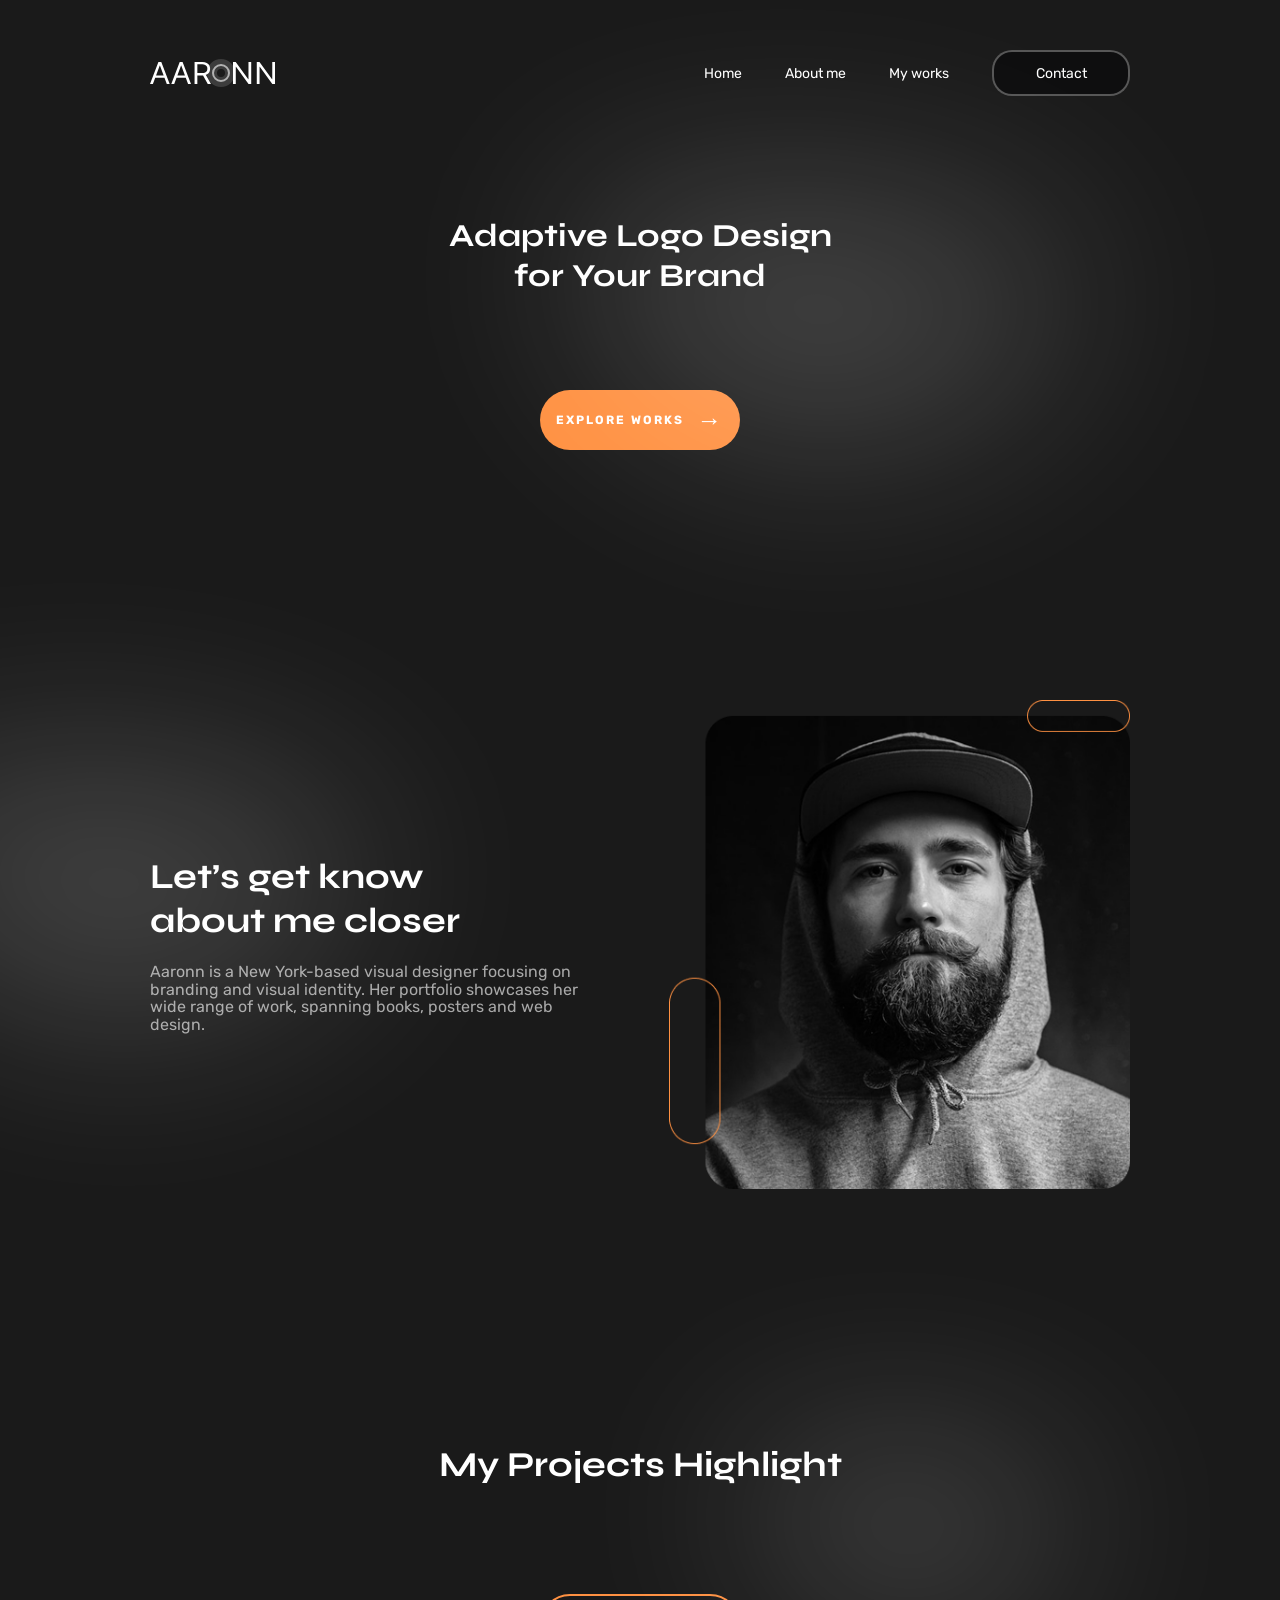
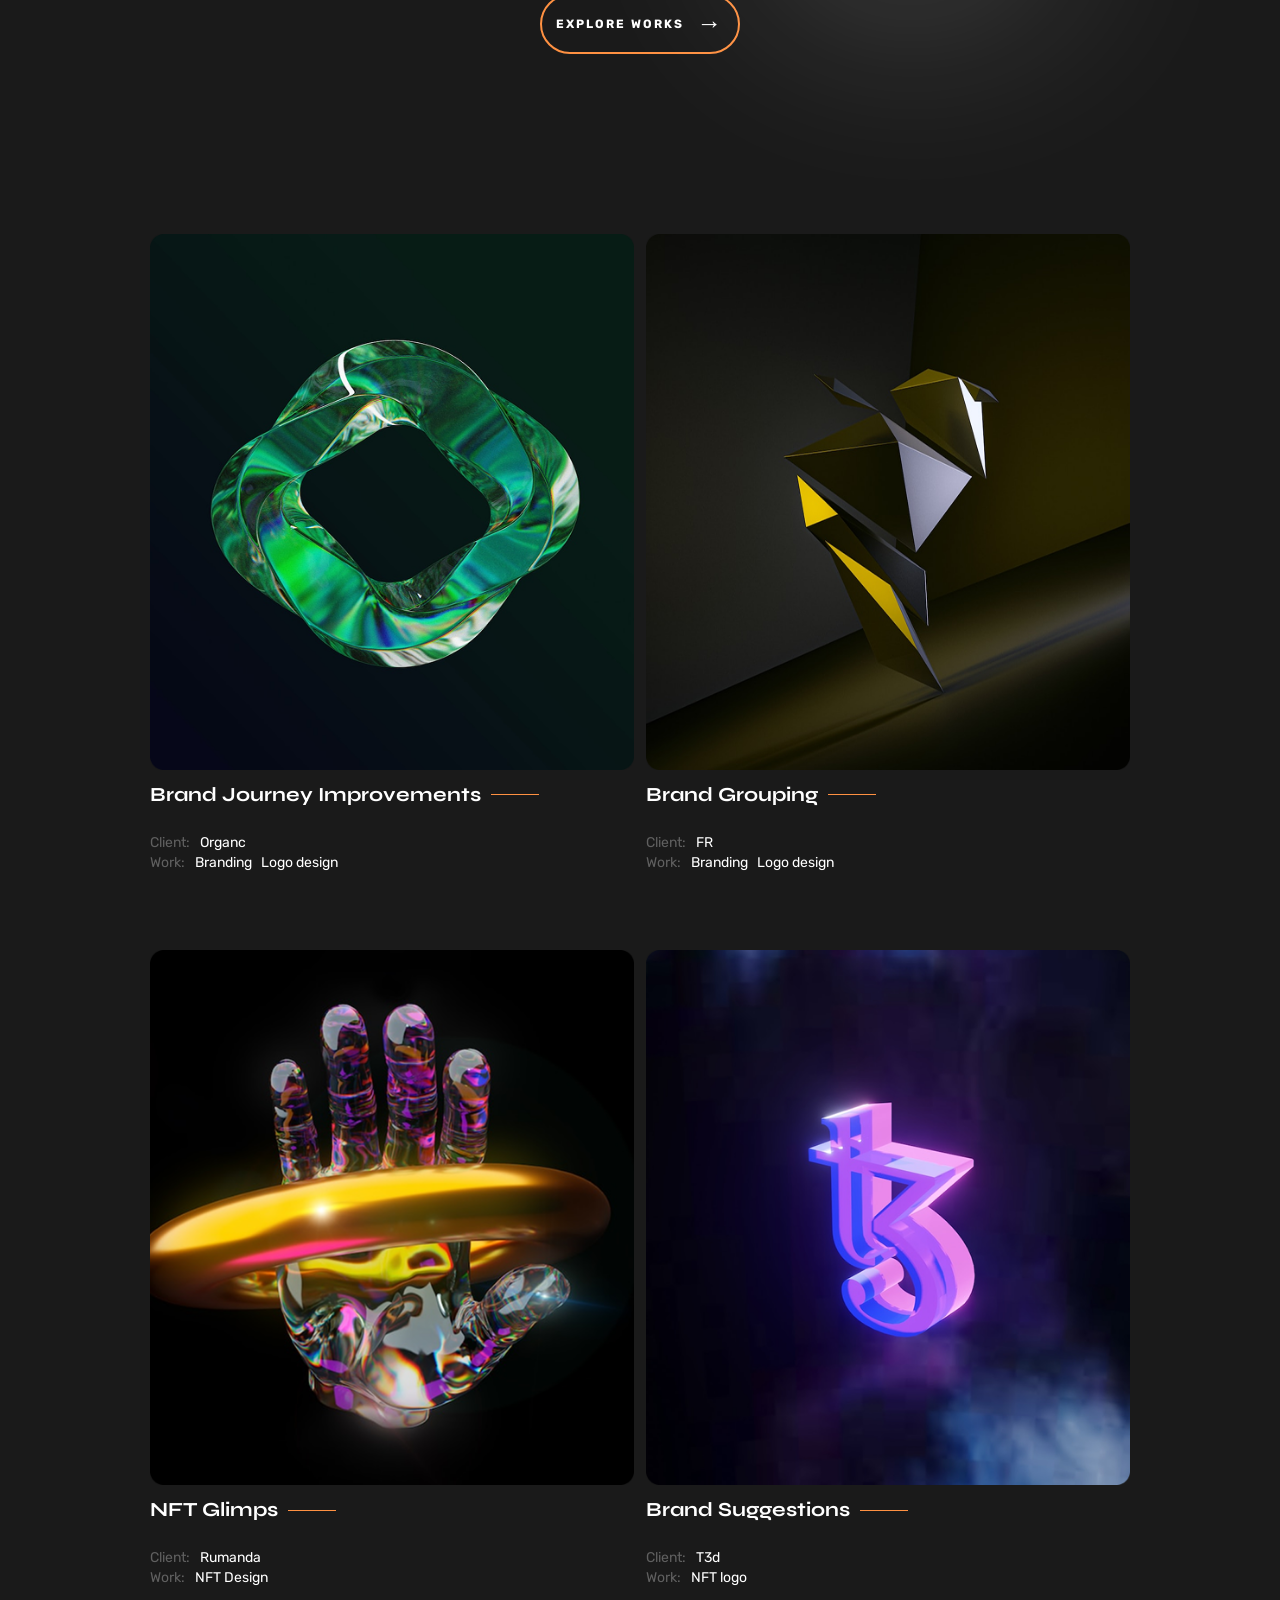
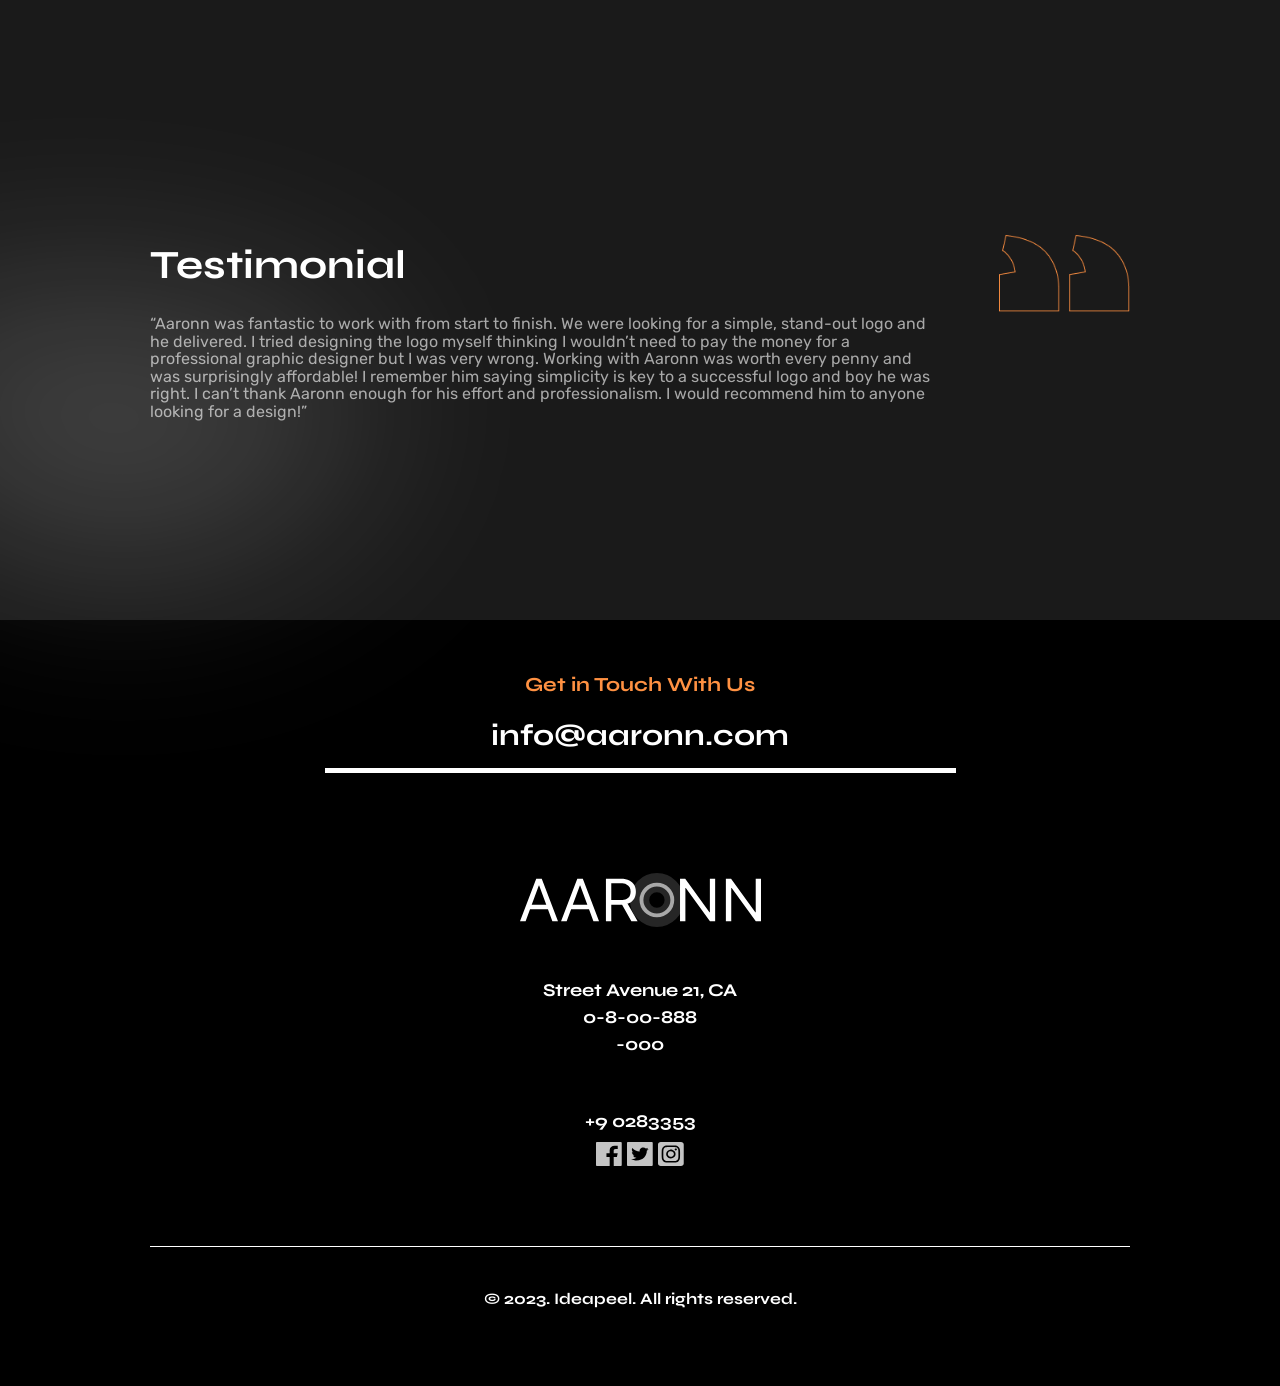
==== commit e57a1d3a: "responsive" ====
--- a/src/index.html
+++ b/src/index.html
@@ -1,881 +1,775 @@
 <!doctype html>
 <html lang="en">
-
-<head>
-  <meta charset="UTF-8" />
-
-  <meta
-    name="viewport"
-    content="width=device-width, initial-scale=1.0"
-  />
-
-  <title>sarron</title>
-
-  <link rel="stylesheet" href="output.css" />
-  <link rel="stylesheet" href="input.css" />
-</head>
-
-
-<body class="bg-primary overflow-x-hidden">
-
-  <main>
-
-
-
-    <header class="my-container">
-
-      <nav
-        class="flex items-center justify-between font-rubik text-[1.4rem]"
-      >
-
-        <!-- LOGO -->
-
-        <a href="index.html">
-
+  <head>
+    <meta charset="UTF-8" />
+
+    <meta name="viewport" content="width=device-width, initial-scale=1.0" />
+
+    <title>sarron</title>
+
+    <link rel="stylesheet" href="output.css" />
+    <link rel="stylesheet" href="input.css" />
+  </head>
+
+  <body class="bg-primary overflow-x-hidden">
+    <main>
+      <header class="my-container">
+        <nav
+          class="flex items-center justify-between font-rubik text-[1.4rem] max-sm:hidden z-10 relative"
+        >
+          <a href="index.html">
+            <svg
+              width="125"
+              height="28"
+              viewBox="0 0 125 28"
+              fill="none"
+              xmlns="http://www.w3.org/2000/svg"
+            >
+              <circle
+                cx="71"
+                cy="14"
+                r="9"
+                stroke="white"
+                stroke-opacity="0.15"
+                stroke-width="10"
+              />
+
+              <circle
+                opacity="0.6"
+                cx="71"
+                cy="14"
+                r="8"
+                stroke="white"
+                stroke-width="2"
+              />
+
+              <path
+                d="M2.91009 25H0L8.41688 3H11.2822L19.6991 25H16.789L9.93908 6.48047H9.76L2.91009 25ZM3.98459 16.4063H15.7145V18.7695H3.98459V16.4063Z"
+                fill="white"
+              />
+
+              <path
+                d="M24.2097 25H21.2996L29.7165 3H32.5818L40.9987 25H38.0886L31.2387 6.48047H31.0596L24.2097 25ZM25.2842 16.4063H37.0141V18.7695H25.2842V16.4063Z"
+                fill="white"
+              />
+
+              <path
+                d="M44.5692 25V3H52.3145C54.1053 3 55.5753 3.29362 56.7244 3.88086C57.8735 4.46094 58.7242 5.25944 59.2763 6.27637C59.8285 7.29329 60.1046 8.44987 60.1046 9.74609C60.1046 11.0423 59.8285 12.1917 59.2763 13.1943C58.7242 14.1969 57.8773 14.9847 56.7356 15.5576C55.5939 16.1234 54.1352 16.4063 52.3593 16.4063H46.0914V14H52.2697C53.4935 14 54.4784 13.8281 55.2246 13.4844C55.9782 13.1406 56.5229 12.6536 56.8587 12.0234C57.202 11.3861 57.3736 10.627 57.3736 9.74609C57.3736 8.86523 57.202 8.09538 56.8587 7.43652C56.5155 6.77767 55.967 6.26921 55.2134 5.91113C54.4598 5.5459 53.4636 5.36328 52.225 5.36328H47.345V25H44.5692ZM55.3589 15.1172L61 25H57.7765L52.225 15.1172H55.3589Z"
+                fill="white"
+              />
+
+              <path
+                d="M101.217 3V25H98.5246L86.0062 7.72656H85.7819V25H83V3H85.6921L98.2554 20.3164H98.4797V3H101.217Z"
+                fill="white"
+              />
+
+              <path
+                d="M125 3V25H122.308L109.789 7.72656H109.565V25H106.783V3H109.475L122.039 20.3164H122.263V3H125Z"
+                fill="white"
+              />
+            </svg>
+          </a>
+
+          <ul class="hidden items-center gap-[4.3rem] md:flex">
+            <li class="text-white">
+              <a href="index.html">Home</a>
+            </li>
+
+            <li class="text-white">
+              <a href="aboutme.html">About me</a>
+            </li>
+
+            <li class="text-white">
+              <a href="myworks.html">My works</a>
+            </li>
+
+            <li>
+              <a href="Contact.html">
+                <button
+                  class="h-[4.6rem] w-[13.8rem] rounded-4xl border-2 border-white/30 bg-head-botton/50 text-white"
+                >
+                  Contact
+                </button>
+              </a>
+            </li>
+          </ul>
+        </nav>
+        <nav class="resp flex flex-row items-center justify-around w-full md:hidden">
+          <a href="index.html">
+            <svg
+              width="125"
+              height="28"
+              viewBox="0 0 125 28"
+              fill="none"
+              xmlns="http://www.w3.org/2000/svg"
+            >
+              <circle
+                cx="71"
+                cy="14"
+                r="9"
+                stroke="white"
+                stroke-opacity="0.15"
+                stroke-width="10"
+              />
+
+              <circle
+                opacity="0.6"
+                cx="71"
+                cy="14"
+                r="8"
+                stroke="white"
+                stroke-width="2"
+              />
+
+              <path
+                d="M2.91009 25H0L8.41688 3H11.2822L19.6991 25H16.789L9.93908 6.48047H9.76L2.91009 25ZM3.98459 16.4063H15.7145V18.7695H3.98459V16.4063Z"
+                fill="white"
+              />
+
+              <path
+                d="M24.2097 25H21.2996L29.7165 3H32.5818L40.9987 25H38.0886L31.2387 6.48047H31.0596L24.2097 25ZM25.2842 16.4063H37.0141V18.7695H25.2842V16.4063Z"
+                fill="white"
+              />
+
+              <path
+                d="M44.5692 25V3H52.3145C54.1053 3 55.5753 3.29362 56.7244 3.88086C57.8735 4.46094 58.7242 5.25944 59.2763 6.27637C59.8285 7.29329 60.1046 8.44987 60.1046 9.74609C60.1046 11.0423 59.8285 12.1917 59.2763 13.1943C58.7242 14.1969 57.8773 14.9847 56.7356 15.5576C55.5939 16.1234 54.1352 16.4063 52.3593 16.4063H46.0914V14H52.2697C53.4935 14 54.4784 13.8281 55.2246 13.4844C55.9782 13.1406 56.5229 12.6536 56.8587 12.0234C57.202 11.3861 57.3736 10.627 57.3736 9.74609C57.3736 8.86523 57.202 8.09538 56.8587 7.43652C56.5155 6.77767 55.967 6.26921 55.2134 5.91113C54.4598 5.5459 53.4636 5.36328 52.225 5.36328H47.345V25H44.5692ZM55.3589 15.1172L61 25H57.7765L52.225 15.1172H55.3589Z"
+                fill="white"
+              />
+
+              <path
+                d="M101.217 3V25H98.5246L86.0062 7.72656H85.7819V25H83V3H85.6921L98.2554 20.3164H98.4797V3H101.217Z"
+                fill="white"
+              />
+
+              <path
+                d="M125 3V25H122.308L109.789 7.72656H109.565V25H106.783V3H109.475L122.039 20.3164H122.263V3H125Z"
+                fill="white"
+              />
+            </svg>
+          </a>
+          <a href="index.html">
+            <svg
+              width="50px"
+              height="50px"
+              viewBox="0 0 32 32"
+              enable-background="new 0 0 32 32"
+              id="Editable-line"
+              version="1.1"
+              xml:space="preserve"
+              xmlns="http://www.w3.org/2000/svg"
+              xmlns:xlink="http://www.w3.org/1999/xlink"
+            >
+              <circle
+                cx="5"
+                cy="6"
+                fill="none"
+                id="XMLID_303_"
+                r="1"
+                stroke="#fff"
+                stroke-linecap="round"
+                stroke-linejoin="round"
+                stroke-miterlimit="10"
+                stroke-width="2"
+              />
+              <circle
+                cx="5"
+                cy="16"
+                fill="none"
+                id="XMLID_305_"
+                r="1"
+                stroke="#fff"
+                stroke-linecap="round"
+                stroke-linejoin="round"
+                stroke-miterlimit="10"
+                stroke-width="2"
+              />
+              <circle
+                cx="5"
+                cy="26"
+                fill="none"
+                id="XMLID_304_"
+                r="1"
+                stroke="#fff"
+                stroke-linecap="round"
+                stroke-linejoin="round"
+                stroke-miterlimit="10"
+                stroke-width="2"
+              />
+              <line
+                fill="none"
+                id="XMLID_29_"
+                stroke="#fff"
+                stroke-linecap="round"
+                stroke-linejoin="round"
+                stroke-miterlimit="10"
+                stroke-width="2"
+                x1="10"
+                x2="28"
+                y1="6"
+                y2="6"
+              />
+              <line
+                fill="none"
+                id="XMLID_30_"
+                stroke="#fff"
+                stroke-linecap="round"
+                stroke-linejoin="round"
+                stroke-miterlimit="10"
+                stroke-width="2"
+                x1="10"
+                x2="28"
+                y1="16"
+                y2="16"
+              />
+              <line
+                fill="none"
+                id="XMLID_31_"
+                stroke="#fff"
+                stroke-linecap="round"
+                stroke-linejoin="round"
+                stroke-miterlimit="10"
+                stroke-width="2"
+                x1="10"
+                x2="28"
+                y1="26"
+                y2="26"
+              />
+            </svg>
+          </a>
+        </nav>
+
+        <div
+          class="mx-auto mt-[12rem] flex flex-col items-center gap-[2.4rem] text-center"
+        >
           <svg
-            width="125"
-            height="28"
-            viewBox="0 0 125 28"
+            width="917"
+            height="651"
+            viewBox="0 0 917 651"
             fill="none"
             xmlns="http://www.w3.org/2000/svg"
-          >
-
-            <circle
-              cx="71"
-              cy="14"
-              r="9"
-              stroke="white"
-              stroke-opacity="0.15"
-              stroke-width="10"
-            />
-
-            <circle
-              opacity="0.6"
-              cx="71"
-              cy="14"
-              r="8"
-              stroke="white"
-              stroke-width="2"
-            />
-
-            <path
-              d="M2.91009 25H0L8.41688 3H11.2822L19.6991 25H16.789L9.93908 6.48047H9.76L2.91009 25ZM3.98459 16.4063H15.7145V18.7695H3.98459V16.4063Z"
-              fill="white"
-            />
-
-            <path
-              d="M24.2097 25H21.2996L29.7165 3H32.5818L40.9987 25H38.0886L31.2387 6.48047H31.0596L24.2097 25ZM25.2842 16.4063H37.0141V18.7695H25.2842V16.4063Z"
-              fill="white"
-            />
-
-            <path
-              d="M44.5692 25V3H52.3145C54.1053 3 55.5753 3.29362 56.7244 3.88086C57.8735 4.46094 58.7242 5.25944 59.2763 6.27637C59.8285 7.29329 60.1046 8.44987 60.1046 9.74609C60.1046 11.0423 59.8285 12.1917 59.2763 13.1943C58.7242 14.1969 57.8773 14.9847 56.7356 15.5576C55.5939 16.1234 54.1352 16.4063 52.3593 16.4063H46.0914V14H52.2697C53.4935 14 54.4784 13.8281 55.2246 13.4844C55.9782 13.1406 56.5229 12.6536 56.8587 12.0234C57.202 11.3861 57.3736 10.627 57.3736 9.74609C57.3736 8.86523 57.202 8.09538 56.8587 7.43652C56.5155 6.77767 55.967 6.26921 55.2134 5.91113C54.4598 5.5459 53.4636 5.36328 52.225 5.36328H47.345V25H44.5692ZM55.3589 15.1172L61 25H57.7765L52.225 15.1172H55.3589Z"
-              fill="white"
-            />
-
-            <path
-              d="M101.217 3V25H98.5246L86.0062 7.72656H85.7819V25H83V3H85.6921L98.2554 20.3164H98.4797V3H101.217Z"
-              fill="white"
-            />
-
-            <path
-              d="M125 3V25H122.308L109.789 7.72656H109.565V25H106.783V3H109.475L122.039 20.3164H122.263V3H125Z"
-              fill="white"
-            />
-
+            class="absolute top-0 right-0 z-0"
+          >
+            <g filter="url(#filter0_f_101_462)">
+              <path
+                d="M484.732 449.805C579.827 443.548 641.892 408.446 702.26 326.776C824.556 161.329 110.03 108.772 209.54 290.534C272.283 405.139 363.265 457.796 484.732 449.805Z"
+                fill="white"
+                fill-opacity="0.18"
+              />
+            </g>
+            <defs>
+              <filter
+                id="filter0_f_101_462"
+                x="0"
+                y="-23.6465"
+                width="916.391"
+                height="674.24"
+                filterUnits="userSpaceOnUse"
+                color-interpolation-filters="sRGB"
+              >
+                <feFlood flood-opacity="0" result="BackgroundImageFix" />
+                <feBlend
+                  mode="normal"
+                  in="SourceGraphic"
+                  in2="BackgroundImageFix"
+                  result="shape"
+                />
+                <feGaussianBlur
+                  stdDeviation="100"
+                  result="effect1_foregroundBlur_101_462"
+                />
+              </filter>
+            </defs>
           </svg>
-
-        </a>
-
-
-
-        <ul
-          class="hidden items-center gap-[4.3rem] md:flex"
+          <h1
+            class="font-syne text-[3.2rem] font-bold leading-tight text-white"
+          >
+            Adaptive Logo <br class="lg:hidden"> Design
+            <br />
+            for Your Brand
+          </h1>
+
+          <button
+            class="mx-auto mt-[7rem] flex h-[6rem] w-[20rem] items-center justify-center gap-5 rounded-full bg-button font-rubik text-[1.2rem] font-bold tracking-[2px] text-white"
+          >
+            <span> EXPLORE WORKS </span>
+
+            <span class="text-[2.5rem] font-normal leading-none"> → </span>
+          </button>
+        </div>
+      </header>
+
+      <svg
+        class="absolute mt-20"
+        width="575"
+        height="675"
+        viewBox="0 0 575 675"
+        fill="none"
+        xmlns="http://www.w3.org/2000/svg"
+      >
+        <g filter="url(#filter0_f_101_460)">
+          <path
+            d="M143.187 473.451C238.282 467.195 300.347 432.092 360.716 350.423C483.011 184.976 -231.514 132.419 -132.004 314.181C-69.2615 428.785 21.7205 481.442 143.187 473.451Z"
+            fill="white"
+            fill-opacity="0.18"
+          />
+        </g>
+        <defs>
+          <filter
+            id="filter0_f_101_460"
+            x="-341.545"
+            y="0"
+            width="916.391"
+            height="674.24"
+            filterUnits="userSpaceOnUse"
+            color-interpolation-filters="sRGB"
+          >
+            <feFlood flood-opacity="0" result="BackgroundImageFix" />
+            <feBlend
+              mode="normal"
+              in="SourceGraphic"
+              in2="BackgroundImageFix"
+              result="shape"
+            />
+            <feGaussianBlur
+              stdDeviation="100"
+              result="effect1_foregroundBlur_101_460"
+            />
+          </filter>
+        </defs>
+      </svg>
+
+      <section
+        class="my-container mt-[15rem] flex flex-row items-center justify-between gap-[6rem] max-sm:flex-col max-sm:justify-center "
+      >
+        <div class="w-1/2 max-sm:w-full max-sm:flex max-sm:text-center max-sm:flex-col max-sm:items-center">
+          <h1
+            class="font-syne text-[3.5rem] font-bold leading-tight  max-sm:text-[3rem]   text-white "
+          >
+            Let’s get know
+            <br />
+            about me closer
+          </h1>
+          
+
+          <p
+            class="mt-8 max-w-[878px] font-rubik text-[1.6rem] leading-7 text-paragraf max-sm:w-80% "
+          >
+            Aaronn is a New York-based visual designer focusing on branding and
+            visual identity. Her portfolio showcases her wide range of work,
+            spanning books, posters and web design.
+          </p>
+        </div>
+
+        <div class="w-18% ">
+          <img
+            class="h-auto w-full object-cover"
+            src="IMG/Group 1000001576.png"
+            alt=""
+          />
+        </div>
+      </section>
+
+      <svg
+        class="absolute right-0"
+        width="741"
+        height="581"
+        viewBox="0 0 741 581"
+        fill="none"
+        xmlns="http://www.w3.org/2000/svg"
+      >
+        <g filter="url(#filter0_f_101_461)">
+          <path
+            d="M387.686 380.25C450.37 376.126 491.281 352.988 531.074 299.154C611.688 190.096 140.695 155.452 206.289 275.264C247.647 350.808 307.619 385.518 387.686 380.25Z"
+            fill="white"
+            fill-opacity="0.2"
+          />
+        </g>
+        <defs>
+          <filter
+            id="filter0_f_101_461"
+            x="-2.86102e-06"
+            y="0"
+            width="740.389"
+            height="580.771"
+            filterUnits="userSpaceOnUse"
+            color-interpolation-filters="sRGB"
+          >
+            <feFlood flood-opacity="0" result="BackgroundImageFix" />
+            <feBlend
+              mode="normal"
+              in="SourceGraphic"
+              in2="BackgroundImageFix"
+              result="shape"
+            />
+            <feGaussianBlur
+              stdDeviation="100"
+              result="effect1_foregroundBlur_101_461"
+            />
+          </filter>
+        </defs>
+      </svg>
+
+      <section
+        class="my-container mt-[15rem] flex flex-col items-center gap-[2.4rem] text-center"
+      >
+        <h1 class="font-syne text-[3.5rem] font-bold text-white">
+          My Projects Highlight
+        </h1>
+
+        <button
+          class="mx-auto mt-[5rem] flex h-[6rem] w-[20rem] items-center justify-center gap-5 rounded-full border-2 border-button font-rubik text-[1.2rem] font-bold tracking-[2px] text-white sm:mt-[7.8rem]"
         >
-
-          <li class="text-white">
-            <a href="">Home</a>
-          </li>
-
-          <li class="text-white">
-            <a href="">About me</a>
-          </li>
-
-          <li class="text-white">
-            <a href="">My works</a>
-          </li>
-
-          <li>
-
-            <a href="">
-
-              <button
-                class="h-[4.6rem] w-[13.8rem] rounded-4xl border-2 border-white/30 bg-head-botton/50 text-white"
-              >
-                Contact
-              </button>
-
-            </a>
-
-          </li>
-
-        </ul>
-
-      </nav>
-
-
-      <!-- HERO -->
-
-      <div
-        class="mx-auto mt-[12rem] flex flex-col items-center gap-[2.4rem] text-center "
+          <span> EXPLORE WORKS </span>
+
+          <span class="text-[2.5rem] font-normal leading-none"> → </span>
+        </button>
+      </section>
+
+      <section class="my-container mt-[8rem]">
+        <div class="grid grid-cols-1 gap-x-5 gap-y-[8rem] md:grid-cols-2">
+          <div class="w-full">
+            <img
+              src="IMG/brand journey.png"
+              alt=""
+              class="h-auto w-full object-cover"
+            />
+
+            <div class="mt-4 flex flex-wrap items-center gap-4">
+              <h2 class="font-syne text-[2rem] font-bold text-white">
+                Brand Journey Improvements
+              </h2>
+
+              <span class="h-px w-[4.8rem] bg-button max-sm:hidden"></span>
+            </div>
+
+            <div class="mt-10 font-rubik text-[1.4rem] leading-6">
+              <div class="flex">
+                <span class="mr-4 text-[#606060]"> Client: </span>
+
+                <span class="text-white"> Organc </span>
+              </div>
+
+              <div class="mt-2 flex">
+                <span class="mr-4 text-[#606060]"> Work: </span>
+
+                <span class="text-white">
+                  Branding&nbsp;&nbsp; Logo design
+                </span>
+              </div>
+            </div>
+          </div>
+
+          <div class="w-full">
+            <img
+              src="IMG/Brand Grouping.png"
+              alt=""
+              class="h-auto w-full object-cover"
+            />
+
+            <div class="mt-4 flex flex-wrap items-center gap-4">
+              <h2 class="font-syne text-[2rem] font-bold text-white">
+                Brand Grouping
+              </h2>
+
+              <span class="h-px w-[4.8rem] bg-button max-sm:hidden"></span>
+            </div>
+
+            <div class="mt-10 font-rubik text-[1.4rem] leading-6">
+              <div class="flex">
+                <span class="mr-4 text-[#606060]"> Client: </span>
+
+                <span class="text-white"> FR </span>
+              </div>
+
+              <div class="mt-2 flex">
+                <span class="mr-4 text-[#606060]"> Work: </span>
+
+                <span class="text-white">
+                  Branding&nbsp;&nbsp; Logo design
+                </span>
+              </div>
+            </div>
+          </div>
+
+          <div class="w-full">
+            <img
+              src="IMG/NFT Glimps.png"
+              alt=""
+              class="h-auto w-full object-cover"
+            />
+
+            <div class="mt-4 flex flex-wrap items-center gap-4">
+              <h2 class="font-syne text-[2rem] font-bold text-white">
+                NFT Glimps
+              </h2>
+
+              <span class="h-px w-[4.8rem] bg-button max-sm:hidden"></span>
+            </div>
+
+            <div class="mt-10 font-rubik text-[1.4rem] leading-6">
+              <div class="flex">
+                <span class="mr-4 text-[#606060]"> Client: </span>
+
+                <span class="text-white"> Rumanda </span>
+              </div>
+
+              <div class="mt-2 flex">
+                <span class="mr-4 text-[#606060]"> Work: </span>
+
+                <span class="text-white"> NFT Design </span>
+              </div>
+            </div>
+          </div>
+
+          <div class="w-full">
+            <img
+              src="IMG/Brand Suggestions.png"
+              alt=""
+              class="h-auto w-full object-cover"
+            />
+
+            <div class="mt-4 flex flex-wrap items-center gap-4">
+              <h2 class="font-syne text-[2rem] font-bold text-white">
+                Brand Suggestions
+              </h2>
+
+              <span class="h-px w-[4.8rem] bg-button max-sm:hidden"></span>
+            </div>
+
+            <div class="mt-10 font-rubik text-[1.4rem] leading-6">
+              <div class="flex">
+                <span class="mr-4 text-[#606060]"> Client: </span>
+
+                <span class="text-white"> T3d </span>
+              </div>
+
+              <div class="mt-2 flex">
+                <span class="mr-4 text-[#606060]"> Work: </span>
+
+                <span class="text-white"> NFT logo </span>
+              </div>
+            </div>
+          </div>
+        </div>
+      </section>
+
+      <svg
+        class="absolute mt-20"
+        width="575"
+        height="675"
+        viewBox="0 0 575 675"
+        fill="none"
+        xmlns="http://www.w3.org/2000/svg"
       >
-<svg
-              width="917"
-              height="651"
-              viewBox="0 0 917 651"
+        <g filter="url(#filter0_f_101_460)">
+          <path
+            d="M143.187 473.451C238.282 467.195 300.347 432.092 360.716 350.423C483.011 184.976 -231.514 132.419 -132.004 314.181C-69.2615 428.785 21.7205 481.442 143.187 473.451Z"
+            fill="white"
+            fill-opacity="0.18"
+          />
+        </g>
+        <defs>
+          <filter
+            id="filter0_f_101_460"
+            x="-341.545"
+            y="0"
+            width="916.391"
+            height="674.24"
+            filterUnits="userSpaceOnUse"
+            color-interpolation-filters="sRGB"
+          >
+            <feFlood flood-opacity="0" result="BackgroundImageFix" />
+            <feBlend
+              mode="normal"
+              in="SourceGraphic"
+              in2="BackgroundImageFix"
+              result="shape"
+            />
+            <feGaussianBlur
+              stdDeviation="100"
+              result="effect1_foregroundBlur_101_460"
+            />
+          </filter>
+        </defs>
+      </svg>
+      <section
+        class="my-container mt-[15rem] flex flex-row justify-between gap-[6rem]"
+      >
+        <div class="left-side flex w-full flex-col max-sm:text-center">
+          <h1 class="font-syne text-[4rem] font-bold text-white">
+            Testimonial
+          </h1>
+
+          <p
+            class="mt-8 max-w-[878px] font-rubik text-[1.6rem] leading-7 text-paragraf max-sm:w-80% max-sm:text-center"
+          >
+            “Aaronn was fantastic to work with from start to finish. We were
+            looking for a simple, stand-out logo and he delivered. I tried
+            designing the logo myself thinking I wouldn’t need to pay the money
+            for a professional graphic designer but I was very wrong. Working
+            with Aaronn was worth every penny and was surprisingly affordable! I
+            remember him saying simplicity is key to a successful logo and boy
+            he was right. I can’t thank Aaronn enough for his effort and
+            professionalism. I would recommend him to anyone looking for a
+            design!”
+          </p>
+        </div>
+
+        <div class="right-side w-20% max-sm:hidden">
+          <img
+            src="IMG/“.png"
+            alt=""
+            class="mx-auto h-auto max-w-full object-cover"
+          />
+        </div>
+      </section>
+
+      <footer
+        class="my-container mt-[15rem] flex flex-col bg-black text-center"
+      >
+        <div class="flex flex-col items-center">
+          <h3 class="font-syne text-[2rem] font-bold text-button">
+            Get in Touch With Us
+          </h3>
+
+          <p class="mt-5 break-all font-syne text-[3rem] font-bold text-white">
+            info@aaronn.com
+          </p>
+
+          <span class="mt-4 h-2 w-full max-w-[63.1rem] bg-white"></span>
+        </div>
+
+        <div
+          class="mt-[10rem] flex flex-col items-center justify-between gap-[5rem] max-sm:gap-0 max-sm:mt-3"
+        >
+          <div>
+            <svg
+              width="241"
+              height="54"
+              viewBox="0 0 241 54"
               fill="none"
               xmlns="http://www.w3.org/2000/svg"
-              class="absolute top-0 right-0"
+              class="max-w-full max-sm:hidden"
             >
-              <g filter="url(#filter0_f_101_462)">
-                <path
-                  d="M484.732 449.805C579.827 443.548 641.892 408.446 702.26 326.776C824.556 161.329 110.03 108.772 209.54 290.534C272.283 405.139 363.265 457.796 484.732 449.805Z"
-                  fill="white"
-                  fill-opacity="0.18"
-                />
-              </g>
-              <defs>
-                <filter
-                  id="filter0_f_101_462"
-                  x="0"
-                  y="-23.6465"
-                  width="916.391"
-                  height="674.24"
-                  filterUnits="userSpaceOnUse"
-                  color-interpolation-filters="sRGB"
+              <circle
+                cx="136.888"
+                cy="26.992"
+                r="17.352"
+                stroke="white"
+                stroke-opacity="0.15"
+                stroke-width="19.28"
+              />
+
+              <circle
+                opacity="0.6"
+                cx="136.888"
+                cy="26.992"
+                r="15.424"
+                stroke="white"
+                stroke-width="3.856"
+              />
+
+              <path
+                d="M5.61066 48.1999H0L16.2277 5.78394H21.7521L37.9798 48.1999H32.3692L19.1625 12.4943H18.8173L5.61066 48.1999ZM7.68228 31.6312H30.2976V36.1876H7.68228V31.6312Z"
+                fill="white"
+              />
+
+              <path
+                d="M46.6763 48.1999H41.0657L57.2934 5.78394H62.8178L79.0455 48.1999H73.4349L60.2282 12.4943H59.883L46.6763 48.1999ZM48.748 31.6312H71.3632V36.1876H48.748V31.6312Z"
+                fill="white"
+              />
+
+              <path
+                d="M85.9294 48.1999V5.78394H100.862C104.315 5.78394 107.149 6.35003 109.365 7.48223C111.58 8.60062 113.22 10.1401 114.285 12.1008C115.349 14.0614 115.882 16.2913 115.882 18.7904C115.882 21.2895 115.349 23.5056 114.285 25.4386C113.22 27.3716 111.587 28.8904 109.386 29.995C107.185 31.0858 104.373 31.6312 100.949 31.6312H88.8642V26.9919H100.776C103.135 26.9919 105.034 26.6606 106.473 25.9978C107.926 25.3351 108.976 24.3962 109.624 23.1811C110.285 21.9523 110.616 20.4887 110.616 18.7904C110.616 17.0921 110.285 15.6078 109.624 14.3376C108.962 13.0673 107.904 12.087 106.451 11.3966C104.998 10.6924 103.078 10.3403 100.69 10.3403H91.2811V48.1999H85.9294ZM106.732 29.1459L117.608 48.1999H111.393L100.69 29.1459H106.732Z"
+                fill="white"
+              />
+
+              <path
+                d="M195.146 5.78394V48.1999H189.955L165.82 14.8967H165.387V48.1999H160.024V5.78394H165.214L189.436 39.17H189.869V5.78394H195.146Z"
+                fill="white"
+              />
+
+              <path
+                d="M241 5.78394V48.1999H235.81L211.674 14.8967H211.242V48.1999H205.878V5.78394H211.069L235.291 39.17H235.723V5.78394H241Z"
+                fill="white"
+              />
+            </svg>
+          </div>
+
+          <div class="flex flex-col items-center">
+            <p class="font-syne text-[1.8rem] font-bold text-white">
+              Street Avenue 21, CA
+            </p>
+
+            <p class="font-syne text-[1.8rem] font-bold text-white">
+              0-8-00-888
+            </p>
+
+            <p class="font-syne text-[1.8rem] font-bold text-white">-000</p>
+          </div>
+
+          <div>
+            <div class="font-syne text-[1.8rem] font-bold text-white">
+              +9 0283353
+            </div>
+
+            <div class="mt-3 flex flex-row justify-center gap-2">
+              <div>
+                <svg
+                  width="26"
+                  height="24"
+                  viewBox="0 0 26 24"
+                  fill="none"
+                  xmlns="http://www.w3.org/2000/svg"
                 >
-                  <feFlood flood-opacity="0" result="BackgroundImageFix" />
-                  <feBlend
-                    mode="normal"
-                    in="SourceGraphic"
-                    in2="BackgroundImageFix"
-                    result="shape"
+                  <path
+                    fill-rule="evenodd"
+                    clip-rule="evenodd"
+                    d="M24.6621 0H1.07227C0.787883 0 0.515148 0.105357 0.314059 0.292893C0.112971 0.48043 0 0.734784 0 1L0 23C0 23.2652 0.112971 23.5196 0.314059 23.7071C0.515148 23.8946 0.787883 24 1.07227 24H13.6714V15H10.4546V11.25H13.6714V8.25C13.6714 5.15 15.7762 3.625 18.7411 3.625C20.1607 3.625 21.382 3.724 21.737 3.767V7.007L19.6814 7.008C18.0687 7.008 17.6924 7.723 17.6924 8.771V11.25H21.7134L20.9092 15H17.6924L17.7567 24H24.6621C24.9465 24 25.2192 23.8946 25.4203 23.7071C25.6214 23.5196 25.7344 23.2652 25.7344 23V1C25.7344 0.734784 25.6214 0.48043 25.4203 0.292893C25.2192 0.105357 24.9465 0 24.6621 0"
+                    fill="#C4C4C4"
                   />
-                  <feGaussianBlur
-                    stdDeviation="100"
-                    result="effect1_foregroundBlur_101_462"
+                </svg>
+              </div>
+
+              <div>
+                <svg
+                  width="26"
+                  height="24"
+                  viewBox="0 0 26 24"
+                  fill="none"
+                  xmlns="http://www.w3.org/2000/svg"
+                >
+                  <path
+                    d="M24.705 0H1.02937C0.460002 0 0 0.429 0 0.96V23.04C0 23.571 0.460002 24 1.02937 24H24.705C25.2744 24 25.7344 23.571 25.7344 23.04V0.96C25.7344 0.429 25.2744 0 24.705 0ZM19.7929 8.691C19.8026 8.832 19.8026 8.979 19.8026 9.123C19.8026 13.527 16.2062 18.6 9.63431 18.6C7.60772 18.6 5.72912 18.051 4.14645 17.106C4.43596 17.136 4.71261 17.148 5.00855 17.148C6.68129 17.148 8.21892 16.62 9.44452 15.726C7.87472 15.696 6.55583 14.736 6.10548 13.416C6.65555 13.491 7.15094 13.491 7.7171 13.356C6.9088 13.2029 6.18228 12.7934 5.66097 12.1973C5.13966 11.6012 4.85571 10.8552 4.85736 10.086V10.044C5.33023 10.293 5.88674 10.446 6.46898 10.467C5.97952 10.1628 5.57811 9.75063 5.30035 9.26709C5.02259 8.78355 4.87706 8.24356 4.87666 7.695C4.87666 7.074 5.05037 6.507 5.3624 6.015C6.25957 7.04501 7.37911 7.88743 8.64824 8.4875C9.91738 9.08757 11.3077 9.43186 12.7289 9.498C12.2238 7.233 14.0381 5.4 16.2191 5.4C17.2485 5.4 18.1749 5.802 18.8279 6.45C19.6353 6.309 20.4074 6.027 21.0958 5.649C20.8288 6.42 20.269 7.071 19.526 7.482C20.2465 7.41 20.9413 7.224 21.5847 6.963C21.099 7.629 20.491 8.22 19.7929 8.691Z"
+                    fill="#C4C4C4"
                   />
-                </filter>
-              </defs>
-            </svg>
-        <h1
-          class="font-syne text-[3.2rem] font-bold leading-tight text-white "
-        >
-          Adaptive Logo Design
-          <br />
-          for Your Brand
-        </h1>
-
-
-        <button
-          class="mx-auto mt-[7rem] flex h-[6rem] w-[20rem] items-center justify-center gap-5 rounded-full bg-button font-rubik text-[1.2rem] font-bold tracking-[2px] text-white "
-        >
-
-          <span>
-            EXPLORE WORKS
-          </span>
-
-          <span class="text-[2.5rem] font-normal leading-none">
-            →
-          </span>
-
-        </button>
-
-      </div>
-
-    </header>
-
-
-<svg class="absolute mt-20 " width="575" height="675" viewBox="0 0 575 675" fill="none" xmlns="http://www.w3.org/2000/svg">
-<g filter="url(#filter0_f_101_460)">
-<path d="M143.187 473.451C238.282 467.195 300.347 432.092 360.716 350.423C483.011 184.976 -231.514 132.419 -132.004 314.181C-69.2615 428.785 21.7205 481.442 143.187 473.451Z" fill="white" fill-opacity="0.18"/>
-</g>
-<defs>
-<filter id="filter0_f_101_460" x="-341.545" y="0" width="916.391" height="674.24" filterUnits="userSpaceOnUse" color-interpolation-filters="sRGB">
-<feFlood flood-opacity="0" result="BackgroundImageFix"/>
-<feBlend mode="normal" in="SourceGraphic" in2="BackgroundImageFix" result="shape"/>
-<feGaussianBlur stdDeviation="100" result="effect1_foregroundBlur_101_460"/>
-</filter>
-</defs>
-</svg>
-    
-    <section
-      class="my-container mt-[15rem] flex flex-col items-center justify-between gap-[6rem] "
-    >
-
-      <div class="w-full ">
-
-        <h1
-          class="font-syne text-[3.5rem] font-bold leading-tight text-white "
-        >
-          Let’s get know
-          <br />
-          about me closer
-        </h1>
-
-
-        <p
-          class="mt-8 max-w-[878px] font-rubik text-[1.6rem] leading-7 text-paragraf "
-        >
-          Aaronn is a New York-based visual designer focusing on branding
-          and visual identity. Her portfolio showcases her wide range of
-          work, spanning books, posters and web design.
+                </svg>
+              </div>
+
+              <div>
+                <svg
+                  width="26"
+                  height="24"
+                  viewBox="0 0 26 24"
+                  fill="none"
+                  xmlns="http://www.w3.org/2000/svg"
+                >
+                  <path
+                    d="M12.8672 9.1425C12.2612 9.14271 11.669 9.31048 11.1652 9.6246C10.6615 9.93871 10.269 10.3851 10.0372 10.9072C9.80551 11.4294 9.745 12.0039 9.86335 12.5581C9.9817 13.1124 10.2736 13.6214 10.7022 14.0209C11.1307 14.4205 11.6767 14.6925 12.271 14.8027C12.8653 14.9128 13.4813 14.8562 14.0411 14.6399C14.6009 14.4236 15.0794 14.0573 15.416 13.5874C15.7527 13.1175 15.9323 12.5651 15.9323 12C15.9317 11.2421 15.6086 10.5155 15.0338 9.97969C14.4591 9.4439 13.6798 9.14278 12.8672 9.1425ZM20.0309 6.94607C19.8749 6.57742 19.6394 6.24258 19.3389 5.96234C19.0384 5.6821 18.6793 5.46243 18.284 5.31696C17.0777 4.87286 14.2056 4.9725 12.8672 4.9725C11.5288 4.9725 8.6595 4.86911 7.44976 5.31696C7.05446 5.46243 6.69543 5.6821 6.39494 5.96234C6.09445 6.24258 5.8589 6.57742 5.70292 6.94607C5.22729 8.07107 5.33356 10.7523 5.33356 11.9995C5.33356 13.2466 5.22729 15.9246 5.70522 17.0534C5.8612 17.422 6.09674 17.7569 6.39723 18.0371C6.69773 18.3174 7.05676 18.537 7.45205 18.6825C8.65835 19.1266 11.5305 19.027 12.8695 19.027C14.2085 19.027 17.0766 19.1304 18.2863 18.6825C18.6816 18.537 19.0407 18.3174 19.3412 18.0371C19.6416 17.7569 19.8772 17.422 20.0332 17.0534C20.5128 15.9284 20.4025 13.2471 20.4025 12C20.4025 10.7529 20.5128 8.07536 20.0332 6.94661L20.0309 6.94607ZM12.8672 16.3929C11.9356 16.3929 11.0249 16.1352 10.2503 15.6525C9.47567 15.1698 8.87194 14.4838 8.51543 13.6811C8.15892 12.8784 8.06564 11.9951 8.24738 11.143C8.42913 10.2909 8.87775 9.50813 9.53649 8.89378C10.1952 8.27943 11.0345 7.86105 11.9483 7.69155C12.862 7.52205 13.809 7.60904 14.6697 7.94153C15.5304 8.27401 16.2661 8.83706 16.7837 9.55946C17.3012 10.2819 17.5775 11.1312 17.5775 12C17.5783 12.5771 17.4569 13.1486 17.2205 13.6819C16.984 14.2152 16.6371 14.6997 16.1996 15.1078C15.762 15.5158 15.2425 15.8394 14.6706 16.0599C14.0988 16.2804 13.486 16.3936 12.8672 16.3929ZM17.7717 8.44821C17.5542 8.44832 17.3416 8.38827 17.1607 8.27567C16.9798 8.16307 16.8388 8.00297 16.7555 7.81562C16.6722 7.62827 16.6503 7.42208 16.6927 7.22315C16.735 7.02421 16.8397 6.84146 16.9934 6.69801C17.1472 6.55456 17.3431 6.45685 17.5564 6.41724C17.7697 6.37763 17.9908 6.39791 18.1917 6.4755C18.3926 6.55309 18.5644 6.68451 18.6852 6.85314C18.806 7.02177 18.8705 7.22004 18.8705 7.42286C18.8711 7.55754 18.8432 7.69101 18.7884 7.81562C18.7336 7.94022 18.6529 8.0535 18.551 8.14896C18.4491 8.24442 18.328 8.32019 18.1947 8.37191C18.0614 8.42363 17.9184 8.45029 17.774 8.45036L17.7717 8.44821ZM22.9771 0H2.75725C2.02599 0 1.32467 0.270918 0.807581 0.753154C0.290496 1.23539 0 1.88944 0 2.57143V21.4286C0 22.1106 0.290496 22.7646 0.807581 23.2468C1.32467 23.7291 2.02599 24 2.75725 24H22.9771C23.7084 24 24.4097 23.7291 24.9268 23.2468C25.4439 22.7646 25.7344 22.1106 25.7344 21.4286V2.57143C25.7344 1.88944 25.4439 1.23539 24.9268 0.753154C24.4097 0.270918 23.7084 0 22.9771 0ZM21.9937 15.5357C21.9196 16.9088 21.5836 18.1254 20.5088 19.125C19.434 20.1246 18.1307 20.4445 16.6601 20.5098C15.1431 20.5896 10.5947 20.5896 9.07769 20.5098C7.60543 20.4407 6.3055 20.1268 5.22902 19.125C4.15254 18.1232 3.8142 16.9061 3.74412 15.5357C3.65853 14.1204 3.65853 9.87804 3.74412 8.46429C3.81822 7.09125 4.15024 5.87464 5.22902 4.875C6.30779 3.87536 7.61117 3.55929 9.07769 3.49393C10.5947 3.41411 15.1431 3.41411 16.6601 3.49393C18.1324 3.56304 19.4363 3.87696 20.5088 4.87875C21.5813 5.88054 21.9236 7.09768 21.9937 8.47071C22.0793 9.88071 22.0793 14.1193 21.9937 15.5357Z"
+                    fill="#C4C4C4"
+                  />
+                </svg>
+              </div>
+            </div>
+          </div>
+        </div>
+
+        <span class="mt-[8rem] h-px w-full bg-white"></span>
+
+        <p class="mb-10 mt-16 font-syne text-[1.6rem] font-bold text-white">
+          © 2023. Ideapeel. All rights reserved.
         </p>
-
-      </div>
-
-
-      <div class="w-full lg:w-1/2">
-
-        <img
-          class="h-auto w-full object-cover"
-          src="IMG/Group 1000001576.png"
-          alt=""
-        />
-
-      </div>
-
-    </section>
-
-
-
-    <svg
-      class="absolute right-0"
-      width="741"
-      height="581"
-      viewBox="0 0 741 581"
-      fill="none"
-      xmlns="http://www.w3.org/2000/svg"
-    >
-      <g filter="url(#filter0_f_101_461)">
-        <path
-          d="M387.686 380.25C450.37 376.126 491.281 352.988 531.074 299.154C611.688 190.096 140.695 155.452 206.289 275.264C247.647 350.808 307.619 385.518 387.686 380.25Z"
-          fill="white"
-          fill-opacity="0.2"
-        />
-      </g>
-      <defs>
-        <filter
-          id="filter0_f_101_461"
-          x="-2.86102e-06"
-          y="0"
-          width="740.389"
-          height="580.771"
-          filterUnits="userSpaceOnUse"
-          color-interpolation-filters="sRGB"
-        >
-          <feFlood flood-opacity="0" result="BackgroundImageFix" />
-          <feBlend
-            mode="normal"
-            in="SourceGraphic"
-            in2="BackgroundImageFix"
-            result="shape"
-          />
-          <feGaussianBlur
-            stdDeviation="100"
-            result="effect1_foregroundBlur_101_461"
-          />
-        </filter>
-      </defs>
-    </svg>
-
-    <section
-      class="my-container mt-[15rem] flex flex-col items-center gap-[2.4rem] text-center "
-    >
-
-      <h1
-        class="font-syne text-[3.5rem] font-bold text-white "
-      >
-        My Projects Highlight
-      </h1>
-
-
-      <button
-        class="mx-auto mt-[5rem] flex h-[6rem] w-[20rem] items-center justify-center gap-5 rounded-full border-2 border-button font-rubik text-[1.2rem] font-bold tracking-[2px] text-white sm:mt-[7.8rem] "
-      >
-
-        <span>
-          EXPLORE WORKS
-        </span>
-
-        <span class="text-[2.5rem] font-normal leading-none">
-          →
-        </span>
-
-      </button>
-
-    </section>
-
-
-
-
-    <section class="my-container mt-[8rem] ">
-
-      <div
-        class="grid grid-cols-1 gap-x-5 gap-y-[8rem] md:grid-cols-2 "
-      >
-
-
-        <div class="w-full">
-
-          <img
-            src="IMG/brand journey.png"
-            alt=""
-            class="h-auto w-full object-cover"
-          />
-
-
-          <div class="mt-4 flex flex-wrap items-center gap-4">
-
-            <h2
-              class="font-syne text-[2rem] font-bold text-white"
-            >
-              Brand Journey Improvements
-            </h2>
-
-            <span
-              class="h-px w-[4.8rem] bg-button"
-            ></span>
-
-          </div>
-
-
-          <div
-            class="mt-10 font-rubik text-[1.4rem] leading-6 "
-          >
-
-            <div class="flex">
-
-              <span class="mr-4 text-[#606060]">
-                Client:
-              </span>
-
-              <span class="text-white">
-                Organc
-              </span>
-
-            </div>
-
-
-            <div class="mt-2 flex">
-
-              <span class="mr-4 text-[#606060]">
-                Work:
-              </span>
-
-              <span class="text-white">
-                Branding&nbsp;&nbsp; Logo design
-              </span>
-
-            </div>
-
-          </div>
-
-        </div>
-
-
-
-
-        <div class="w-full">
-
-          <img
-            src="IMG/Brand Grouping.png"
-            alt=""
-            class="h-auto w-full object-cover"
-          />
-
-
-          <div class="mt-4 flex flex-wrap items-center gap-4">
-
-            <h2
-              class="font-syne text-[2rem] font-bold text-white "
-            >
-              Brand Grouping
-            </h2>
-
-            <span
-              class="h-px w-[4.8rem] bg-button"
-            ></span>
-
-          </div>
-
-
-          <div
-            class="mt-10 font-rubik text-[1.4rem] leading-6"
-          >
-
-            <div class="flex">
-
-              <span class="mr-4 text-[#606060]">
-                Client:
-              </span>
-
-              <span class="text-white">
-                FR
-              </span>
-
-            </div>
-
-
-            <div class="mt-2 flex">
-
-              <span class="mr-4 text-[#606060]">
-                Work:
-              </span>
-
-              <span class="text-white">
-                Branding&nbsp;&nbsp; Logo design
-              </span>
-
-            </div>
-
-          </div>
-
-        </div>
-
-
-
-
-        <div class="w-full">
-
-          <img
-            src="IMG/NFT Glimps.png"
-            alt=""
-            class="h-auto w-full object-cover"
-          />
-
-
-          <div class="mt-4 flex flex-wrap items-center gap-4">
-
-            <h2
-              class="font-syne text-[2rem] font-bold text-white "
-            >
-              NFT Glimps
-            </h2>
-
-            <span
-              class="h-px w-[4.8rem] bg-button"
-            ></span>
-
-          </div>
-
-
-          <div
-            class="mt-10 font-rubik text-[1.4rem] leading-6 "
-          >
-
-            <div class="flex">
-
-              <span class="mr-4 text-[#606060]">
-                Client:
-              </span>
-
-              <span class="text-white">
-                Rumanda
-              </span>
-
-            </div>
-
-
-            <div class="mt-2 flex">
-
-              <span class="mr-4 text-[#606060]">
-                Work:
-              </span>
-
-              <span class="text-white">
-                NFT Design
-              </span>
-
-            </div>
-
-          </div>
-
-        </div>
-
-
-
-
-        <div class="w-full">
-
-          <img
-            src="IMG/Brand Suggestions.png"
-            alt=""
-            class="h-auto w-full object-cover"
-          />
-
-
-          <div class="mt-4 flex flex-wrap items-center gap-4">
-
-            <h2
-              class="font-syne text-[2rem] font-bold text-white "
-            >
-              Brand Suggestions
-            </h2>
-
-            <span
-              class="h-px w-[4.8rem] bg-button"
-            ></span>
-
-          </div>
-
-
-          <div
-            class="mt-10 font-rubik text-[1.4rem] leading-6 "
-          >
-
-            <div class="flex">
-
-              <span class="mr-4 text-[#606060]">
-                Client:
-              </span>
-
-              <span class="text-white">
-                T3d
-              </span>
-
-            </div>
-
-
-            <div class="mt-2 flex">
-
-              <span class="mr-4 text-[#606060]">
-                Work:
-              </span>
-
-              <span class="text-white">
-                NFT logo
-              </span>
-
-            </div>
-
-          </div>
-
-        </div>
-
-      </div>
-
-    </section>
-
-
-
-    <svg
-      class="absolute mt-20"
-      width="575"
-      height="675"
-      viewBox="0 0 575 675"
-      fill="none"
-      xmlns="http://www.w3.org/2000/svg"
-    >
-      <g filter="url(#filter0_f_101_460)">
-        <path
-          d="M143.187 473.451C238.282 467.195 300.347 432.092 360.716 350.423C483.011 184.976 -231.514 132.419 -132.004 314.181C-69.2615 428.785 21.7205 481.442 143.187 473.451Z"
-          fill="white"
-          fill-opacity="0.18"
-        />
-      </g>
-      <defs>
-        <filter
-          id="filter0_f_101_460"
-          x="-341.545"
-          y="0"
-          width="916.391"
-          height="674.24"
-          filterUnits="userSpaceOnUse"
-          color-interpolation-filters="sRGB"
-        >
-          <feFlood flood-opacity="0" result="BackgroundImageFix" />
-          <feBlend
-            mode="normal"
-            in="SourceGraphic"
-            in2="BackgroundImageFix"
-            result="shape"
-          />
-          <feGaussianBlur
-            stdDeviation="100"
-            result="effect1_foregroundBlur_101_460"
-          />
-        </filter>
-      </defs>
-    </svg>
-    <section
-      class="my-container mt-[15rem] flex flex-col justify-between gap-[6rem] "
-    >
-
-      <div class="left-side flex w-full flex-col ">
-
-        <h1
-          class="font-syne text-[4rem] font-bold text-white "
-        >
-          Testimonial
-        </h1>
-
-
-        <p
-          class="mt-8 max-w-[878px] font-rubik text-[1.6rem] leading-7 text-paragraf "
-        >
-          “Aaronn was fantastic to work with from start to finish. We were
-          looking for a simple, stand-out logo and he delivered. I tried
-          designing the logo myself thinking I wouldn’t need to pay the money
-          for a professional graphic designer but I was very wrong. Working
-          with Aaronn was worth every penny and was surprisingly affordable!
-          I remember him saying simplicity is key to a successful logo and boy
-          he was right. I can’t thank Aaronn enough for his effort and
-          professionalism. I would recommend him to anyone looking for a
-          design!”
-        </p>
-
-      </div>
-
-
-      <div class="right-side w-full ">
-
-        <img
-          src="IMG/“.png"
-          alt=""
-          class="mx-auto h-auto max-w-full object-cover"
-        />
-
-      </div>
-
-    </section>
-
-
-
-
-    <footer
-      class="my-container mt-[15rem] flex flex-col bg-black text-center "
-    >
-
-      
-
-      <div class="flex flex-col items-center">
-
-        <h3
-          class="font-syne text-[2rem] font-bold text-button "
-        >
-          Get in Touch With Us
-        </h3>
-
-
-        <p
-          class="mt-5 break-all font-syne text-[3rem] font-bold text-white "
-        >
-          info@aaronn.com
-        </p>
-
-
-        <span
-          class="mt-4 h-2 w-full max-w-[63.1rem] bg-white"
-        ></span>
-
-      </div>
-
-
-
-      <div
-        class="mt-[10rem] flex flex-col items-center justify-between gap-[5rem] "
-      >
-
-
-
-        <div>
-
-          <svg
-            width="241"
-            height="54"
-            viewBox="0 0 241 54"
-            fill="none"
-            xmlns="http://www.w3.org/2000/svg"
-            class="max-w-full"
-          >
-
-            <circle
-              cx="136.888"
-              cy="26.992"
-              r="17.352"
-              stroke="white"
-              stroke-opacity="0.15"
-              stroke-width="19.28"
-            />
-
-            <circle
-              opacity="0.6"
-              cx="136.888"
-              cy="26.992"
-              r="15.424"
-              stroke="white"
-              stroke-width="3.856"
-            />
-
-            <path
-              d="M5.61066 48.1999H0L16.2277 5.78394H21.7521L37.9798 48.1999H32.3692L19.1625 12.4943H18.8173L5.61066 48.1999ZM7.68228 31.6312H30.2976V36.1876H7.68228V31.6312Z"
-              fill="white"
-            />
-
-            <path
-              d="M46.6763 48.1999H41.0657L57.2934 5.78394H62.8178L79.0455 48.1999H73.4349L60.2282 12.4943H59.883L46.6763 48.1999ZM48.748 31.6312H71.3632V36.1876H48.748V31.6312Z"
-              fill="white"
-            />
-
-            <path
-              d="M85.9294 48.1999V5.78394H100.862C104.315 5.78394 107.149 6.35003 109.365 7.48223C111.58 8.60062 113.22 10.1401 114.285 12.1008C115.349 14.0614 115.882 16.2913 115.882 18.7904C115.882 21.2895 115.349 23.5056 114.285 25.4386C113.22 27.3716 111.587 28.8904 109.386 29.995C107.185 31.0858 104.373 31.6312 100.949 31.6312H88.8642V26.9919H100.776C103.135 26.9919 105.034 26.6606 106.473 25.9978C107.926 25.3351 108.976 24.3962 109.624 23.1811C110.285 21.9523 110.616 20.4887 110.616 18.7904C110.616 17.0921 110.285 15.6078 109.624 14.3376C108.962 13.0673 107.904 12.087 106.451 11.3966C104.998 10.6924 103.078 10.3403 100.69 10.3403H91.2811V48.1999H85.9294ZM106.732 29.1459L117.608 48.1999H111.393L100.69 29.1459H106.732Z"
-              fill="white"
-            />
-
-            <path
-              d="M195.146 5.78394V48.1999H189.955L165.82 14.8967H165.387V48.1999H160.024V5.78394H165.214L189.436 39.17H189.869V5.78394H195.146Z"
-              fill="white"
-            />
-
-            <path
-              d="M241 5.78394V48.1999H235.81L211.674 14.8967H211.242V48.1999H205.878V5.78394H211.069L235.291 39.17H235.723V5.78394H241Z"
-              fill="white"
-            />
-
-          </svg>
-
-        </div>
-
-
-
-        <div class="flex flex-col items-center ">
-
-          <p
-            class="font-syne text-[1.8rem] font-bold text-white "
-          >
-            Street Avenue 21, CA
-          </p>
-
-          <p
-            class="font-syne text-[1.8rem] font-bold text-white "
-          >
-            0-8-00-888
-          </p>
-
-          <p
-            class="font-syne text-[1.8rem] font-bold text-white "
-          >
-            -000
-          </p>
-
-        </div>
-
-
-
-
-        <div>
-
-          <div
-            class="font-syne text-[1.8rem] font-bold text-white "
-          >
-            +9 0283353
-          </div>
-
-
-          <div
-            class="mt-3 flex flex-row justify-center gap-2"
-          >
-
-
-            <div>
-
-              <svg
-                width="26"
-                height="24"
-                viewBox="0 0 26 24"
-                fill="none"
-                xmlns="http://www.w3.org/2000/svg"
-              >
-
-                <path
-                  fill-rule="evenodd"
-                  clip-rule="evenodd"
-                  d="M24.6621 0H1.07227C0.787883 0 0.515148 0.105357 0.314059 0.292893C0.112971 0.48043 0 0.734784 0 1L0 23C0 23.2652 0.112971 23.5196 0.314059 23.7071C0.515148 23.8946 0.787883 24 1.07227 24H13.6714V15H10.4546V11.25H13.6714V8.25C13.6714 5.15 15.7762 3.625 18.7411 3.625C20.1607 3.625 21.382 3.724 21.737 3.767V7.007L19.6814 7.008C18.0687 7.008 17.6924 7.723 17.6924 8.771V11.25H21.7134L20.9092 15H17.6924L17.7567 24H24.6621C24.9465 24 25.2192 23.8946 25.4203 23.7071C25.6214 23.5196 25.7344 23.2652 25.7344 23V1C25.7344 0.734784 25.6214 0.48043 25.4203 0.292893C25.2192 0.105357 24.9465 0 24.6621 0"
-                  fill="#C4C4C4"
-                />
-
-              </svg>
-
-            </div>
-
-
-
-            <div>
-
-              <svg
-                width="26"
-                height="24"
-                viewBox="0 0 26 24"
-                fill="none"
-                xmlns="http://www.w3.org/2000/svg"
-              >
-
-                <path
-                  d="M24.705 0H1.02937C0.460002 0 0 0.429 0 0.96V23.04C0 23.571 0.460002 24 1.02937 24H24.705C25.2744 24 25.7344 23.571 25.7344 23.04V0.96C25.7344 0.429 25.2744 0 24.705 0ZM19.7929 8.691C19.8026 8.832 19.8026 8.979 19.8026 9.123C19.8026 13.527 16.2062 18.6 9.63431 18.6C7.60772 18.6 5.72912 18.051 4.14645 17.106C4.43596 17.136 4.71261 17.148 5.00855 17.148C6.68129 17.148 8.21892 16.62 9.44452 15.726C7.87472 15.696 6.55583 14.736 6.10548 13.416C6.65555 13.491 7.15094 13.491 7.7171 13.356C6.9088 13.2029 6.18228 12.7934 5.66097 12.1973C5.13966 11.6012 4.85571 10.8552 4.85736 10.086V10.044C5.33023 10.293 5.88674 10.446 6.46898 10.467C5.97952 10.1628 5.57811 9.75063 5.30035 9.26709C5.02259 8.78355 4.87706 8.24356 4.87666 7.695C4.87666 7.074 5.05037 6.507 5.3624 6.015C6.25957 7.04501 7.37911 7.88743 8.64824 8.4875C9.91738 9.08757 11.3077 9.43186 12.7289 9.498C12.2238 7.233 14.0381 5.4 16.2191 5.4C17.2485 5.4 18.1749 5.802 18.8279 6.45C19.6353 6.309 20.4074 6.027 21.0958 5.649C20.8288 6.42 20.269 7.071 19.526 7.482C20.2465 7.41 20.9413 7.224 21.5847 6.963C21.099 7.629 20.491 8.22 19.7929 8.691Z"
-                  fill="#C4C4C4"
-                />
-
-              </svg>
-
-            </div>
-
-
-            
-
-            <div>
-
-              <svg
-                width="26"
-                height="24"
-                viewBox="0 0 26 24"
-                fill="none"
-                xmlns="http://www.w3.org/2000/svg"
-              >
-
-                <path
-                  d="M12.8672 9.1425C12.2612 9.14271 11.669 9.31048 11.1652 9.6246C10.6615 9.93871 10.269 10.3851 10.0372 10.9072C9.80551 11.4294 9.745 12.0039 9.86335 12.5581C9.9817 13.1124 10.2736 13.6214 10.7022 14.0209C11.1307 14.4205 11.6767 14.6925 12.271 14.8027C12.8653 14.9128 13.4813 14.8562 14.0411 14.6399C14.6009 14.4236 15.0794 14.0573 15.416 13.5874C15.7527 13.1175 15.9323 12.5651 15.9323 12C15.9317 11.2421 15.6086 10.5155 15.0338 9.97969C14.4591 9.4439 13.6798 9.14278 12.8672 9.1425ZM20.0309 6.94607C19.8749 6.57742 19.6394 6.24258 19.3389 5.96234C19.0384 5.6821 18.6793 5.46243 18.284 5.31696C17.0777 4.87286 14.2056 4.9725 12.8672 4.9725C11.5288 4.9725 8.6595 4.86911 7.44976 5.31696C7.05446 5.46243 6.69543 5.6821 6.39494 5.96234C6.09445 6.24258 5.8589 6.57742 5.70292 6.94607C5.22729 8.07107 5.33356 10.7523 5.33356 11.9995C5.33356 13.2466 5.22729 15.9246 5.70522 17.0534C5.8612 17.422 6.09674 17.7569 6.39723 18.0371C6.69773 18.3174 7.05676 18.537 7.45205 18.6825C8.65835 19.1266 11.5305 19.027 12.8695 19.027C14.2085 19.027 17.0766 19.1304 18.2863 18.6825C18.6816 18.537 19.0407 18.3174 19.3412 18.0371C19.6416 17.7569 19.8772 17.422 20.0332 17.0534C20.5128 15.9284 20.4025 13.2471 20.4025 12C20.4025 10.7529 20.5128 8.07536 20.0332 6.94661L20.0309 6.94607ZM12.8672 16.3929C11.9356 16.3929 11.0249 16.1352 10.2503 15.6525C9.47567 15.1698 8.87194 14.4838 8.51543 13.6811C8.15892 12.8784 8.06564 11.9951 8.24738 11.143C8.42913 10.2909 8.87775 9.50813 9.53649 8.89378C10.1952 8.27943 11.0345 7.86105 11.9483 7.69155C12.862 7.52205 13.809 7.60904 14.6697 7.94153C15.5304 8.27401 16.2661 8.83706 16.7837 9.55946C17.3012 10.2819 17.5775 11.1312 17.5775 12C17.5783 12.5771 17.4569 13.1486 17.2205 13.6819C16.984 14.2152 16.6371 14.6997 16.1996 15.1078C15.762 15.5158 15.2425 15.8394 14.6706 16.0599C14.0988 16.2804 13.486 16.3936 12.8672 16.3929ZM17.7717 8.44821C17.5542 8.44832 17.3416 8.38827 17.1607 8.27567C16.9798 8.16307 16.8388 8.00297 16.7555 7.81562C16.6722 7.62827 16.6503 7.42208 16.6927 7.22315C16.735 7.02421 16.8397 6.84146 16.9934 6.69801C17.1472 6.55456 17.3431 6.45685 17.5564 6.41724C17.7697 6.37763 17.9908 6.39791 18.1917 6.4755C18.3926 6.55309 18.5644 6.68451 18.6852 6.85314C18.806 7.02177 18.8705 7.22004 18.8705 7.42286C18.8711 7.55754 18.8432 7.69101 18.7884 7.81562C18.7336 7.94022 18.6529 8.0535 18.551 8.14896C18.4491 8.24442 18.328 8.32019 18.1947 8.37191C18.0614 8.42363 17.9184 8.45029 17.774 8.45036L17.7717 8.44821ZM22.9771 0H2.75725C2.02599 0 1.32467 0.270918 0.807581 0.753154C0.290496 1.23539 0 1.88944 0 2.57143V21.4286C0 22.1106 0.290496 22.7646 0.807581 23.2468C1.32467 23.7291 2.02599 24 2.75725 24H22.9771C23.7084 24 24.4097 23.7291 24.9268 23.2468C25.4439 22.7646 25.7344 22.1106 25.7344 21.4286V2.57143C25.7344 1.88944 25.4439 1.23539 24.9268 0.753154C24.4097 0.270918 23.7084 0 22.9771 0ZM21.9937 15.5357C21.9196 16.9088 21.5836 18.1254 20.5088 19.125C19.434 20.1246 18.1307 20.4445 16.6601 20.5098C15.1431 20.5896 10.5947 20.5896 9.07769 20.5098C7.60543 20.4407 6.3055 20.1268 5.22902 19.125C4.15254 18.1232 3.8142 16.9061 3.74412 15.5357C3.65853 14.1204 3.65853 9.87804 3.74412 8.46429C3.81822 7.09125 4.15024 5.87464 5.22902 4.875C6.30779 3.87536 7.61117 3.55929 9.07769 3.49393C10.5947 3.41411 15.1431 3.41411 16.6601 3.49393C18.1324 3.56304 19.4363 3.87696 20.5088 4.87875C21.5813 5.88054 21.9236 7.09768 21.9937 8.47071C22.0793 9.88071 22.0793 14.1193 21.9937 15.5357Z"
-                  fill="#C4C4C4"
-                />
-
-              </svg>
-
-            </div>
-
-          </div>
-
-        </div>
-
-      </div>
-
-
-
-      <span
-        class="mt-[8rem] h-px w-full bg-white "
-      ></span>
-
-
-
-      <p
-        class="mb-10 mt-16 font-syne text-[1.6rem] font-bold text-white "
-      >
-        © 2023. Ideapeel. All rights reserved.
-      </p>
-
-    </footer>
-
-  </main>
-
-</body>
-
+      </footer>
+    </main>
+  </body>
 </html>
--- a/src/output.css
+++ b/src/output.css
@@ -8,24 +8,10 @@
       "Segoe UI Symbol", "Noto Color Emoji";
     --font-mono: ui-monospace, SFMono-Regular, Menlo, Monaco, Consolas, "Liberation Mono",
       "Courier New", monospace;
-    --color-red-300: oklch(80.8% 0.114 19.571);
-    --color-orange-200: oklch(90.1% 0.076 70.697);
-    --color-orange-300: oklch(83.7% 0.128 66.29);
-    --color-blue-500: oklch(62.3% 0.214 259.815);
-    --color-purple-100: oklch(94.6% 0.033 307.174);
-    --color-purple-400: oklch(71.4% 0.203 305.504);
-    --color-purple-600: oklch(55.8% 0.288 302.321);
-    --color-purple-700: oklch(49.6% 0.265 301.924);
-    --color-fuchsia-700: oklch(51.8% 0.253 323.949);
-    --color-pink-100: oklch(94.8% 0.028 342.258);
-    --color-pink-400: oklch(71.8% 0.202 349.761);
-    --color-pink-500: oklch(65.6% 0.241 354.308);
-    --color-slate-800: oklch(27.9% 0.041 260.031);
-    --color-slate-950: oklch(12.9% 0.042 264.695);
-    --color-zinc-700: oklch(37% 0.013 285.805);
-    --color-zinc-800: oklch(27.4% 0.006 286.033);
-    --color-zinc-900: oklch(21% 0.006 285.885);
-    --color-zinc-950: oklch(14.1% 0.005 285.823);
+    --color-amber-200: oklch(92.4% 0.12 95.746);
+    --color-amber-500: oklch(76.9% 0.188 70.08);
+    --color-amber-600: oklch(66.6% 0.179 58.318);
+    --color-amber-700: oklch(55.5% 0.163 48.998);
     --color-black: #000;
     --color-white: #fff;
     --spacing: 0.25rem;
@@ -35,14 +21,10 @@
     --text-6xl--line-height: 1;
     --font-weight-normal: 400;
     --font-weight-medium: 500;
-    --font-weight-semibold: 600;
     --font-weight-bold: 700;
     --leading-tight: 1.25;
-    --radius-lg: 0.5rem;
     --radius-3xl: 1.5rem;
     --radius-4xl: 2rem;
-    --default-transition-duration: 150ms;
-    --default-transition-timing-function: cubic-bezier(0.4, 0, 0.2, 1);
     --default-font-family: var(--font-sans);
     --default-mono-font-family: var(--font-mono);
     --color-primary: #1a1a1a;
@@ -215,45 +197,12 @@
   .top-0 {
     top: 0px;
   }
-  .top-70 {
-    top: calc(var(--spacing) * 70);
-  }
-  .top-\[8rem\] {
-    top: 8rem;
-  }
-  .top-\[65rem\] {
-    top: 65rem;
-  }
-  .top-\[110rem\] {
-    top: 110rem;
-  }
   .right-0 {
     right: 0px;
   }
-  .right-\[-15rem\] {
-    right: -15rem;
-  }
-  .right-\[430px\] {
-    right: 430px;
-  }
-  .bottom-\[-1\.2rem\] {
-    bottom: -1.2rem;
-  }
-  .-left-4 {
-    left: calc(var(--spacing) * -4);
-  }
   .left-0 {
     left: 0px;
   }
-  .left-1 {
-    left: var(--spacing);
-  }
-  .left-1\/2 {
-    left: calc(1 / 2 * 100%);
-  }
-  .left-\[-15rem\] {
-    left: -15rem;
-  }
   .z-0 {
     z-index: 0;
   }
@@ -278,9 +227,6 @@
   .mt-3 {
     margin-top: calc(var(--spacing) * 3);
   }
-  .mt-3\.5 {
-    margin-top: calc(var(--spacing) * 3.5);
-  }
   .mt-4 {
     margin-top: calc(var(--spacing) * 4);
   }
@@ -299,12 +245,6 @@
   .mt-10 {
     margin-top: calc(var(--spacing) * 10);
   }
-  .mt-11 {
-    margin-top: calc(var(--spacing) * 11);
-  }
-  .mt-11\.5 {
-    margin-top: calc(var(--spacing) * 11.5);
-  }
   .mt-12 {
     margin-top: calc(var(--spacing) * 12);
   }
@@ -314,39 +254,15 @@
   .mt-20 {
     margin-top: calc(var(--spacing) * 20);
   }
-  .mt-24 {
-    margin-top: calc(var(--spacing) * 24);
-  }
-  .mt-30 {
-    margin-top: calc(var(--spacing) * 30);
-  }
-  .mt-32 {
-    margin-top: calc(var(--spacing) * 32);
-  }
-  .mt-47 {
-    margin-top: calc(var(--spacing) * 47);
-  }
   .mt-50 {
     margin-top: calc(var(--spacing) * 50);
   }
-  .mt-80 {
-    margin-top: calc(var(--spacing) * 80);
-  }
-  .mt-92 {
-    margin-top: calc(var(--spacing) * 92);
-  }
-  .mt-96 {
-    margin-top: calc(var(--spacing) * 96);
-  }
   .mt-\[3rem\] {
     margin-top: 3rem;
   }
   .mt-\[5rem\] {
     margin-top: 5rem;
   }
-  .mt-\[6rem\] {
-    margin-top: 6rem;
-  }
   .mt-\[7\.8rem\] {
     margin-top: 7.8rem;
   }
@@ -362,9 +278,6 @@
   .mt-\[10rem\] {
     margin-top: 10rem;
   }
-  .mt-\[11\.3rem\] {
-    margin-top: 11.3rem;
-  }
   .mt-\[12rem\] {
     margin-top: 12rem;
   }
@@ -374,21 +287,9 @@
   .mt-\[15rem\] {
     margin-top: 15rem;
   }
-  .mt-\[21\.4rem\] {
-    margin-top: 21.4rem;
-  }
   .mt-\[30px\] {
     margin-top: 30px;
   }
-  .mt-\[3000px\] {
-    margin-top: 3000px;
-  }
-  .mt-\[rem\] {
-    margin-top: rem;
-  }
-  .mt-auto {
-    margin-top: auto;
-  }
   .mr-4 {
     margin-right: calc(var(--spacing) * 4);
   }
@@ -410,9 +311,6 @@
   .table {
     display: table;
   }
-  .aspect-\[1\.7\/1\] {
-    aspect-ratio: 1.7/1;
-  }
   .h-2 {
     height: calc(var(--spacing) * 2);
   }
@@ -422,51 +320,33 @@
   .h-26 {
     height: calc(var(--spacing) * 26);
   }
-  .h-\[3rem\] {
-    height: 3rem;
-  }
   .h-\[4\.6rem\] {
     height: 4.6rem;
   }
-  .h-\[6\.5rem\] {
-    height: 6.5rem;
-  }
   .h-\[6rem\] {
     height: 6rem;
   }
-  .h-\[9\.5rem\] {
-    height: 9.5rem;
-  }
-  .h-\[27rem\] {
-    height: 27rem;
-  }
-  .h-\[50\.6rem\] {
-    height: 50.6rem;
-  }
   .h-auto {
     height: auto;
   }
-  .h-full {
-    height: 100%;
-  }
   .h-px {
     height: 1px;
   }
-  .w-10 {
-    width: calc(var(--spacing) * 10);
+  .w-1 {
+    width: var(--spacing);
+  }
+  .w-1\/2 {
+    width: calc(1 / 2 * 100%);
+  }
+  .w-1\/3 {
+    width: calc(1 / 3 * 100%);
   }
   .w-40 {
     width: calc(var(--spacing) * 40);
   }
-  .w-\[3rem\] {
-    width: 3rem;
-  }
   .w-\[4\.8rem\] {
     width: 4.8rem;
   }
-  .w-\[9\.5rem\] {
-    width: 9.5rem;
-  }
   .w-\[13\.8rem\] {
     width: 13.8rem;
   }
@@ -485,104 +365,42 @@
   .w-\[30\%\] {
     width: 30%;
   }
-  .w-\[35rem\] {
-    width: 35rem;
-  }
-  .w-\[40rem\] {
-    width: 40rem;
-  }
   .w-\[43\%\] {
     width: 43%;
   }
   .w-\[45\%\] {
     width: 45%;
   }
-  .w-\[45\.4rem\] {
-    width: 45.4rem;
-  }
-  .w-\[63\.1rem\] {
-    width: 63.1rem;
-  }
   .w-\[70\%\] {
     width: 70%;
   }
-  .w-\[100px\] {
-    width: 100px;
-  }
-  .w-\[180px\] {
-    width: 180px;
-  }
   .w-\[574px\] {
     width: 574px;
   }
-  .w-\[878\.57px\] {
-    width: 878.57px;
-  }
-  .w-\[1148px\] {
-    width: 1148px;
-  }
-  .w-\[1250px\] {
-    width: 1250px;
-  }
-  .w-fit {
-    width: fit-content;
-  }
   .w-full {
     width: 100%;
   }
   .w-screen {
     width: 100vw;
   }
-  .max-w-\[24\.2rem\] {
-    max-width: 24.2rem;
-  }
-  .max-w-\[30rem\] {
-    max-width: 30rem;
-  }
-  .max-w-\[35rem\] {
-    max-width: 35rem;
-  }
-  .max-w-\[45\.4rem\] {
-    max-width: 45.4rem;
-  }
-  .max-w-\[60rem\] {
-    max-width: 60rem;
-  }
   .max-w-\[63\.1rem\] {
     max-width: 63.1rem;
   }
-  .max-w-\[100rem\] {
-    max-width: 100rem;
-  }
   .max-w-\[878px\] {
     max-width: 878px;
   }
-  .max-w-\[1140px\] {
-    max-width: 1140px;
-  }
   .max-w-full {
     max-width: 100%;
   }
   .border-collapse {
     border-collapse: collapse;
   }
-  .-translate-x-1 {
-    --tw-translate-x: calc(var(--spacing) * -1);
-    translate: var(--tw-translate-x) var(--tw-translate-y);
-  }
-  .-translate-x-1\/2 {
-    --tw-translate-x: calc(calc(1 / 2 * 100%) * -1);
-    translate: var(--tw-translate-x) var(--tw-translate-y);
-  }
   .resize {
     resize: both;
   }
   .grid-cols-1 {
     grid-template-columns: repeat(1, minmax(0, 1fr));
   }
-  .grid-cols-2 {
-    grid-template-columns: repeat(2, minmax(0, 1fr));
-  }
   .grid-cols-6 {
     grid-template-columns: repeat(6, minmax(0, 1fr));
   }
@@ -598,9 +416,6 @@
   .items-center {
     align-items: center;
   }
-  .items-start {
-    align-items: flex-start;
-  }
   .justify-around {
     justify-content: space-around;
   }
@@ -622,21 +437,12 @@
   .gap-5 {
     gap: calc(var(--spacing) * 5);
   }
-  .gap-6 {
-    gap: calc(var(--spacing) * 6);
-  }
   .gap-8 {
     gap: calc(var(--spacing) * 8);
   }
-  .gap-10 {
-    gap: calc(var(--spacing) * 10);
-  }
   .gap-12 {
     gap: calc(var(--spacing) * 12);
   }
-  .gap-16 {
-    gap: calc(var(--spacing) * 16);
-  }
   .gap-20 {
     gap: calc(var(--spacing) * 20);
   }
@@ -655,20 +461,8 @@
   .gap-x-5 {
     column-gap: calc(var(--spacing) * 5);
   }
-  .gap-x-8 {
-    column-gap: calc(var(--spacing) * 8);
-  }
-  .gap-y-2 {
-    row-gap: calc(var(--spacing) * 2);
-  }
-  .gap-y-16 {
-    row-gap: calc(var(--spacing) * 16);
-  }
   .gap-y-\[8rem\] {
     row-gap: 8rem;
-  }
-  .overflow-hidden {
-    overflow: hidden;
   }
   .overflow-x-hidden {
     overflow-x: hidden;
@@ -712,6 +506,18 @@
       border-color: color-mix(in oklab, var(--color-white) 30%, transparent);
     }
   }
+  .bg-amber-200 {
+    background-color: var(--color-amber-200);
+  }
+  .bg-amber-500 {
+    background-color: var(--color-amber-500);
+  }
+  .bg-amber-600 {
+    background-color: var(--color-amber-600);
+  }
+  .bg-amber-700 {
+    background-color: var(--color-amber-700);
+  }
   .bg-black {
     background-color: var(--color-black);
   }
@@ -733,44 +539,14 @@
   .bg-white {
     background-color: var(--color-white);
   }
-  .object-contain {
-    object-fit: contain;
-  }
   .object-cover {
     object-fit: cover;
   }
-  .px-5 {
-    padding-inline: calc(var(--spacing) * 5);
-  }
-  .px-8 {
-    padding-inline: calc(var(--spacing) * 8);
-  }
-  .px-\[10vw\] {
-    padding-inline: 10vw;
-  }
-  .py-5 {
-    padding-block: calc(var(--spacing) * 5);
-  }
-  .py-8 {
-    padding-block: calc(var(--spacing) * 8);
-  }
-  .py-10 {
-    padding-block: calc(var(--spacing) * 10);
-  }
-  .py-12 {
-    padding-block: calc(var(--spacing) * 12);
-  }
   .py-16 {
     padding-block: calc(var(--spacing) * 16);
   }
   .pt-4 {
     padding-top: calc(var(--spacing) * 4);
-  }
-  .pl-\[15\.3rem\] {
-    padding-left: 15.3rem;
-  }
-  .pl-\[148px\] {
-    padding-left: 148px;
   }
   .text-center {
     text-align: center;
@@ -795,15 +571,9 @@
   .text-\[1\.2rem\] {
     font-size: 1.2rem;
   }
-  .text-\[1\.3rem\] {
-    font-size: 1.3rem;
-  }
   .text-\[1\.4rem\] {
     font-size: 1.4rem;
   }
-  .text-\[1\.5rem\] {
-    font-size: 1.5rem;
-  }
   .text-\[1\.6rem\] {
     font-size: 1.6rem;
   }
@@ -813,9 +583,6 @@
   .text-\[1\.8rem\] {
     font-size: 1.8rem;
   }
-  .text-\[2\.4rem\] {
-    font-size: 2.4rem;
-  }
   .text-\[2\.5rem\] {
     font-size: 2.5rem;
   }
@@ -831,18 +598,9 @@
   .text-\[3\.6rem\] {
     font-size: 3.6rem;
   }
-  .text-\[3\.8rem\] {
-    font-size: 3.8rem;
-  }
   .text-\[3rem\] {
     font-size: 3rem;
   }
-  .text-\[4\.2rem\] {
-    font-size: 4.2rem;
-  }
-  .text-\[4\.5rem\] {
-    font-size: 4.5rem;
-  }
   .text-\[4rem\] {
     font-size: 4rem;
   }
@@ -852,30 +610,11 @@
   .text-\[5rem\] {
     font-size: 5rem;
   }
-  .text-\[6\.4rem\] {
-    font-size: 6.4rem;
-  }
-  .text-\[8px\] {
-    font-size: 8px;
-  }
-  .text-\[12px\] {
-    font-size: 12px;
-  }
   .text-\[13px\] {
     font-size: 13px;
   }
-  .text-\[18px\] {
-    font-size: 18px;
-  }
   .text-\[24px\] {
     font-size: 24px;
-  }
-  .text-\[25px\] {
-    font-size: 25px;
-  }
-  .leading-4 {
-    --tw-leading: calc(var(--spacing) * 4);
-    line-height: calc(var(--spacing) * 4);
   }
   .leading-6 {
     --tw-leading: calc(var(--spacing) * 6);
@@ -885,10 +624,6 @@
     --tw-leading: calc(var(--spacing) * 7);
     line-height: calc(var(--spacing) * 7);
   }
-  .leading-\[1\.1\] {
-    --tw-leading: 1.1;
-    line-height: 1.1;
-  }
   .leading-\[1\.05\] {
     --tw-leading: 1.05;
     line-height: 1.05;
@@ -897,26 +632,10 @@
     --tw-leading: 1.5;
     line-height: 1.5;
   }
-  .leading-\[1\.6\] {
-    --tw-leading: 1.6;
-    line-height: 1.6;
-  }
   .leading-\[1\.7\] {
     --tw-leading: 1.7;
     line-height: 1.7;
   }
-  .leading-\[1\.8\] {
-    --tw-leading: 1.8;
-    line-height: 1.8;
-  }
-  .leading-\[1\.15\] {
-    --tw-leading: 1.15;
-    line-height: 1.15;
-  }
-  .leading-\[21px\] {
-    --tw-leading: 21px;
-    line-height: 21px;
-  }
   .leading-none {
     --tw-leading: 1;
     line-height: 1;
@@ -925,10 +644,6 @@
     --tw-leading: var(--leading-tight);
     line-height: var(--leading-tight);
   }
-  .font-\[1\.4rem\] {
-    --tw-font-weight: 1.4rem;
-    font-weight: 1.4rem;
-  }
   .font-bold {
     --tw-font-weight: var(--font-weight-bold);
     font-weight: var(--font-weight-bold);
@@ -954,9 +669,6 @@
   .text-button {
     color: var(--color-button);
   }
-  .text-head-botton {
-    color: var(--color-head-botton);
-  }
   .text-paragraf {
     color: var(--color-paragraf);
   }
@@ -976,118 +688,90 @@
   .filter {
     filter: var(--tw-blur,) var(--tw-brightness,) var(--tw-contrast,) var(--tw-grayscale,) var(--tw-hue-rotate,) var(--tw-invert,) var(--tw-saturate,) var(--tw-sepia,) var(--tw-drop-shadow,);
   }
-  .transition {
-    transition-property: color, background-color, border-color, outline-color, text-decoration-color, fill, stroke, --tw-gradient-from, --tw-gradient-via, --tw-gradient-to, opacity, box-shadow, transform, translate, scale, rotate, filter, -webkit-backdrop-filter, backdrop-filter, display, content-visibility, overlay, pointer-events;
-    transition-timing-function: var(--tw-ease, var(--default-transition-timing-function));
-    transition-duration: var(--tw-duration, var(--default-transition-duration));
-  }
-  @media (hover: hover) {
-    .hover\:bg-button:hover {
-      background-color: var(--color-button);
-    }
-    .hover\:text-button:hover {
-      color: var(--color-button);
-    }
-    .hover\:text-head-botton:hover {
-      color: var(--color-head-botton);
-    }
-    .hover\:opacity-80:hover {
-      opacity: 80%;
+  @media (width < 40rem) {
+    .max-sm\:mt-0 {
+      margin-top: 0px;
+    }
+    .max-sm\:mt-1 {
+      margin-top: var(--spacing);
+    }
+    .max-sm\:mt-3 {
+      margin-top: calc(var(--spacing) * 3);
+    }
+    .max-sm\:flex {
+      display: flex;
+    }
+    .max-sm\:hidden {
+      display: none;
+    }
+    .max-sm\:w-1\/2 {
+      width: calc(1 / 2 * 100%);
+    }
+    .max-sm\:w-1\/3 {
+      width: calc(1 / 3 * 100%);
+    }
+    .max-sm\:w-80 {
+      width: calc(var(--spacing) * 80);
+    }
+    .max-sm\:w-full {
+      width: 100%;
+    }
+    .max-sm\:flex-col {
+      flex-direction: column;
+    }
+    .max-sm\:items-center {
+      align-items: center;
+    }
+    .max-sm\:justify-center {
+      justify-content: center;
+    }
+    .max-sm\:gap-0 {
+      gap: 0px;
+    }
+    .max-sm\:gap-0\.5 {
+      gap: calc(var(--spacing) * 0.5);
+    }
+    .max-sm\:text-center {
+      text-align: center;
+    }
+    .max-sm\:text-\[1rem\] {
+      font-size: 1rem;
+    }
+    .max-sm\:text-\[2rem\] {
+      font-size: 2rem;
+    }
+    .max-sm\:text-\[3\.2rem\] {
+      font-size: 3.2rem;
+    }
+    .max-sm\:text-\[3rem\] {
+      font-size: 3rem;
+    }
+    .max-sm\:leading-tight {
+      --tw-leading: var(--leading-tight);
+      line-height: var(--leading-tight);
+    }
+    .max-sm\:text-\[rem\] {
+      color: rem;
     }
   }
   @media (width >= 40rem) {
-    .sm\:right-\[-10rem\] {
-      right: -10rem;
-    }
-    .sm\:left-\[-10rem\] {
-      left: -10rem;
-    }
-    .sm\:col-span-1 {
-      grid-column: span 1 / span 1;
-    }
-    .sm\:mt-11\.5 {
-      margin-top: calc(var(--spacing) * 11.5);
-    }
-    .sm\:mt-16 {
-      margin-top: calc(var(--spacing) * 16);
-    }
     .sm\:mt-\[7\.8rem\] {
       margin-top: 7.8rem;
     }
-    .sm\:mt-\[9rem\] {
-      margin-top: 9rem;
-    }
-    .sm\:mt-\[12rem\] {
-      margin-top: 12rem;
-    }
-    .sm\:mt-\[13rem\] {
-      margin-top: 13rem;
-    }
-    .sm\:mt-\[15rem\] {
-      margin-top: 15rem;
-    }
-    .sm\:mt-\[16rem\] {
-      margin-top: 16rem;
-    }
     .sm\:mt-\[18rem\] {
       margin-top: 18rem;
     }
-    .sm\:mt-\[20rem\] {
-      margin-top: 20rem;
-    }
-    .sm\:h-\[6\.5rem\] {
-      height: 6.5rem;
-    }
     .sm\:w-\[22rem\] {
       width: 22rem;
     }
-    .sm\:w-\[24\.2rem\] {
-      width: 24.2rem;
-    }
     .sm\:w-\[38rem\] {
       width: 38rem;
     }
-    .sm\:w-\[45rem\] {
-      width: 45rem;
-    }
-    .sm\:w-\[55rem\] {
-      width: 55rem;
-    }
-    .sm\:w-\[125px\] {
-      width: 125px;
-    }
-    .sm\:w-\[220px\] {
-      width: 220px;
-    }
-    .sm\:grid-cols-2 {
-      grid-template-columns: repeat(2, minmax(0, 1fr));
-    }
-    .sm\:px-10 {
-      padding-inline: calc(var(--spacing) * 10);
-    }
-    .sm\:text-\[1\.8rem\] {
-      font-size: 1.8rem;
-    }
     .sm\:text-\[2\.4rem\] {
       font-size: 2.4rem;
     }
     .sm\:text-\[2rem\] {
       font-size: 2rem;
-    }
-    .sm\:text-\[3rem\] {
-      font-size: 3rem;
-    }
-    .sm\:text-\[4\.5rem\] {
-      font-size: 4.5rem;
-    }
-    .sm\:text-\[4\.8rem\] {
-      font-size: 4.8rem;
-    }
-    .sm\:text-\[4rem\] {
-      font-size: 4rem;
-    }
-    .sm\:text-\[5\.5rem\] {
-      font-size: 5.5rem;
     }
     .sm\:text-\[5rem\] {
       font-size: 5rem;
@@ -1106,101 +790,20 @@
     .md\:grid-cols-2 {
       grid-template-columns: repeat(2, minmax(0, 1fr));
     }
-    .md\:text-\[7rem\] {
-      font-size: 7rem;
-    }
   }
   @media (width >= 64rem) {
-    .lg\:top-\[18rem\] {
-      top: 18rem;
-    }
-    .lg\:top-\[70rem\] {
-      top: 70rem;
-    }
-    .lg\:top-\[125rem\] {
-      top: 125rem;
-    }
-    .lg\:right-\[-5rem\] {
-      right: -5rem;
-    }
-    .lg\:left-\[-8rem\] {
-      left: -8rem;
-    }
-    .lg\:col-span-2 {
-      grid-column: span 2 / span 2;
-    }
-    .lg\:col-span-3 {
-      grid-column: span 3 / span 3;
-    }
-    .lg\:mt-20 {
-      margin-top: calc(var(--spacing) * 20);
-    }
-    .lg\:mt-32 {
-      margin-top: calc(var(--spacing) * 32);
-    }
-    .lg\:mt-47 {
-      margin-top: calc(var(--spacing) * 47);
-    }
-    .lg\:mt-92 {
-      margin-top: calc(var(--spacing) * 92);
-    }
-    .lg\:mt-96 {
-      margin-top: calc(var(--spacing) * 96);
-    }
-    .lg\:mt-\[11\.3rem\] {
-      margin-top: 11.3rem;
-    }
-    .lg\:mt-\[12rem\] {
-      margin-top: 12rem;
-    }
-    .lg\:mt-\[15rem\] {
-      margin-top: 15rem;
-    }
     .lg\:mt-\[20rem\] {
       margin-top: 20rem;
     }
-    .lg\:mt-\[21\.4rem\] {
-      margin-top: 21.4rem;
-    }
-    .lg\:mt-\[23rem\] {
-      margin-top: 23rem;
-    }
-    .lg\:mt-\[24rem\] {
-      margin-top: 24rem;
-    }
-    .lg\:h-\[6\.5rem\] {
-      height: 6.5rem;
-    }
-    .lg\:w-1\/2 {
-      width: calc(1 / 2 * 100%);
-    }
-    .lg\:w-1\/3 {
-      width: calc(1 / 3 * 100%);
-    }
-    .lg\:w-2\/3 {
-      width: calc(2 / 3 * 100%);
-    }
-    .lg\:w-\[24\.2rem\] {
-      width: 24.2rem;
+    .lg\:hidden {
+      display: none;
     }
     .lg\:w-\[51\.6rem\] {
       width: 51.6rem;
     }
-    .lg\:w-\[57\.5rem\] {
-      width: 57.5rem;
-    }
-    .lg\:w-\[74\.1rem\] {
-      width: 74.1rem;
-    }
-    .lg\:w-\[91\.7rem\] {
-      width: 91.7rem;
-    }
     .lg\:w-\[241px\] {
       width: 241px;
     }
-    .lg\:grid-cols-6 {
-      grid-template-columns: repeat(6, minmax(0, 1fr));
-    }
     .lg\:flex-row {
       flex-direction: row;
     }
@@ -1210,38 +813,11 @@
     .lg\:justify-between {
       justify-content: space-between;
     }
-    .lg\:justify-end {
-      justify-content: flex-end;
-    }
-    .lg\:gap-12 {
-      gap: calc(var(--spacing) * 12);
-    }
-    .lg\:gap-\[4\.3rem\] {
-      gap: 4.3rem;
-    }
-    .lg\:gap-y-\[12rem\] {
-      row-gap: 12rem;
-    }
-    .lg\:px-\[15rem\] {
-      padding-inline: 15rem;
-    }
-    .lg\:text-left {
-      text-align: left;
-    }
     .lg\:text-\[2\.4rem\] {
       font-size: 2.4rem;
     }
-    .lg\:text-\[4\.5rem\] {
-      font-size: 4.5rem;
-    }
-    .lg\:text-\[5\.6rem\] {
-      font-size: 5.6rem;
-    }
     .lg\:text-\[6\.4rem\] {
       font-size: 6.4rem;
-    }
-    .lg\:text-\[9rem\] {
-      font-size: 9rem;
     }
   }
 }
@@ -1279,20 +855,11 @@
 body {
   font-family: var(--font-inter);
 }
-@property --tw-translate-x {
-  syntax: "*";
-  inherits: false;
-  initial-value: 0;
-}
-@property --tw-translate-y {
-  syntax: "*";
-  inherits: false;
-  initial-value: 0;
-}
-@property --tw-translate-z {
-  syntax: "*";
-  inherits: false;
-  initial-value: 0;
+@media only screen and (max-width: 640px) {
+  .my-container {
+    width: 100vw;
+    padding: 33px 20px;
+  }
 }
 @property --tw-border-style {
   syntax: "*";
@@ -1372,9 +939,6 @@
 @layer properties {
   @supports ((-webkit-hyphens: none) and (not (margin-trim: inline))) or ((-moz-orient: inline) and (not (color:rgb(from red r g b)))) {
     *, ::before, ::after, ::backdrop {
-      --tw-translate-x: 0;
-      --tw-translate-y: 0;
-      --tw-translate-z: 0;
       --tw-border-style: solid;
       --tw-leading: initial;
       --tw-font-weight: initial;
--- a/src/input.css
+++ b/src/input.css
@@ -50,3 +50,9 @@
 body {
   font-family: var(--font-inter);
 }
+@media only screen and (max-width: 640px) {
+  .my-container {
+    width: 100vw;
+    padding: 33px 20px;
+  }
+}
